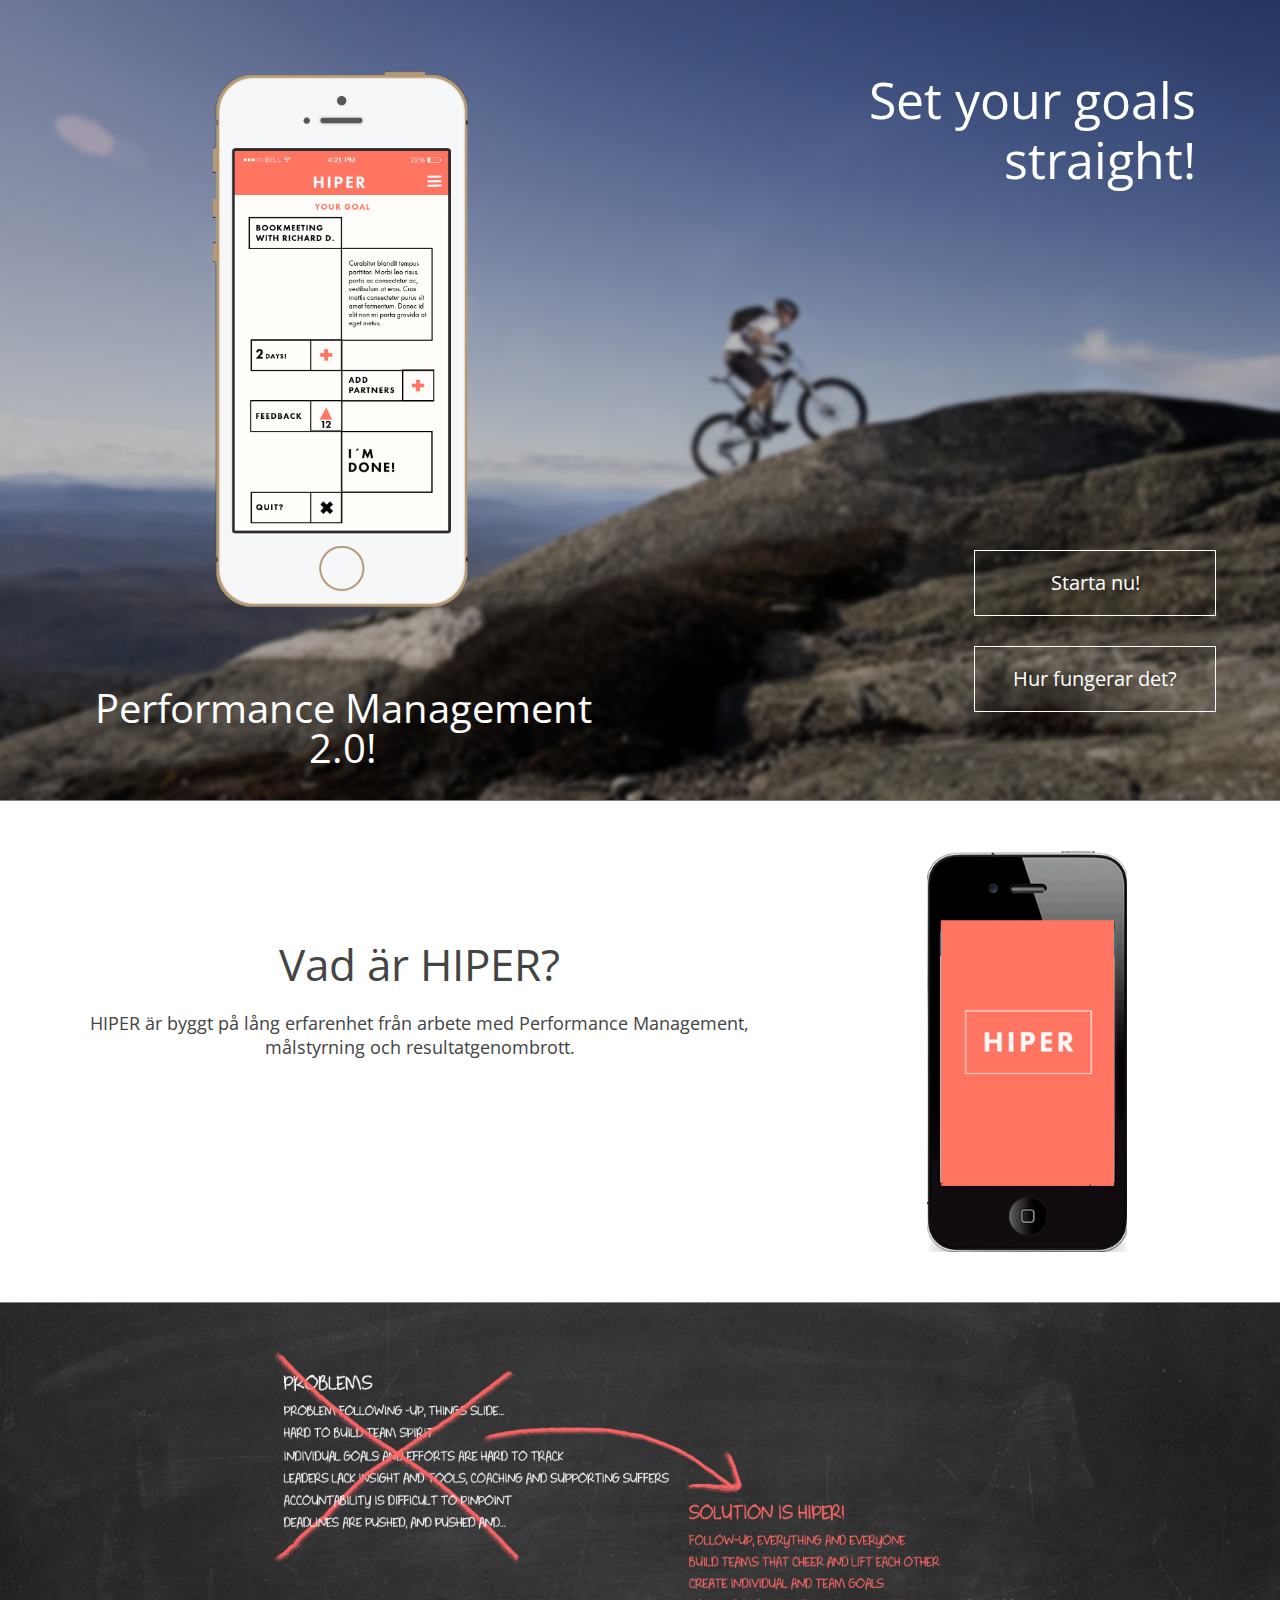
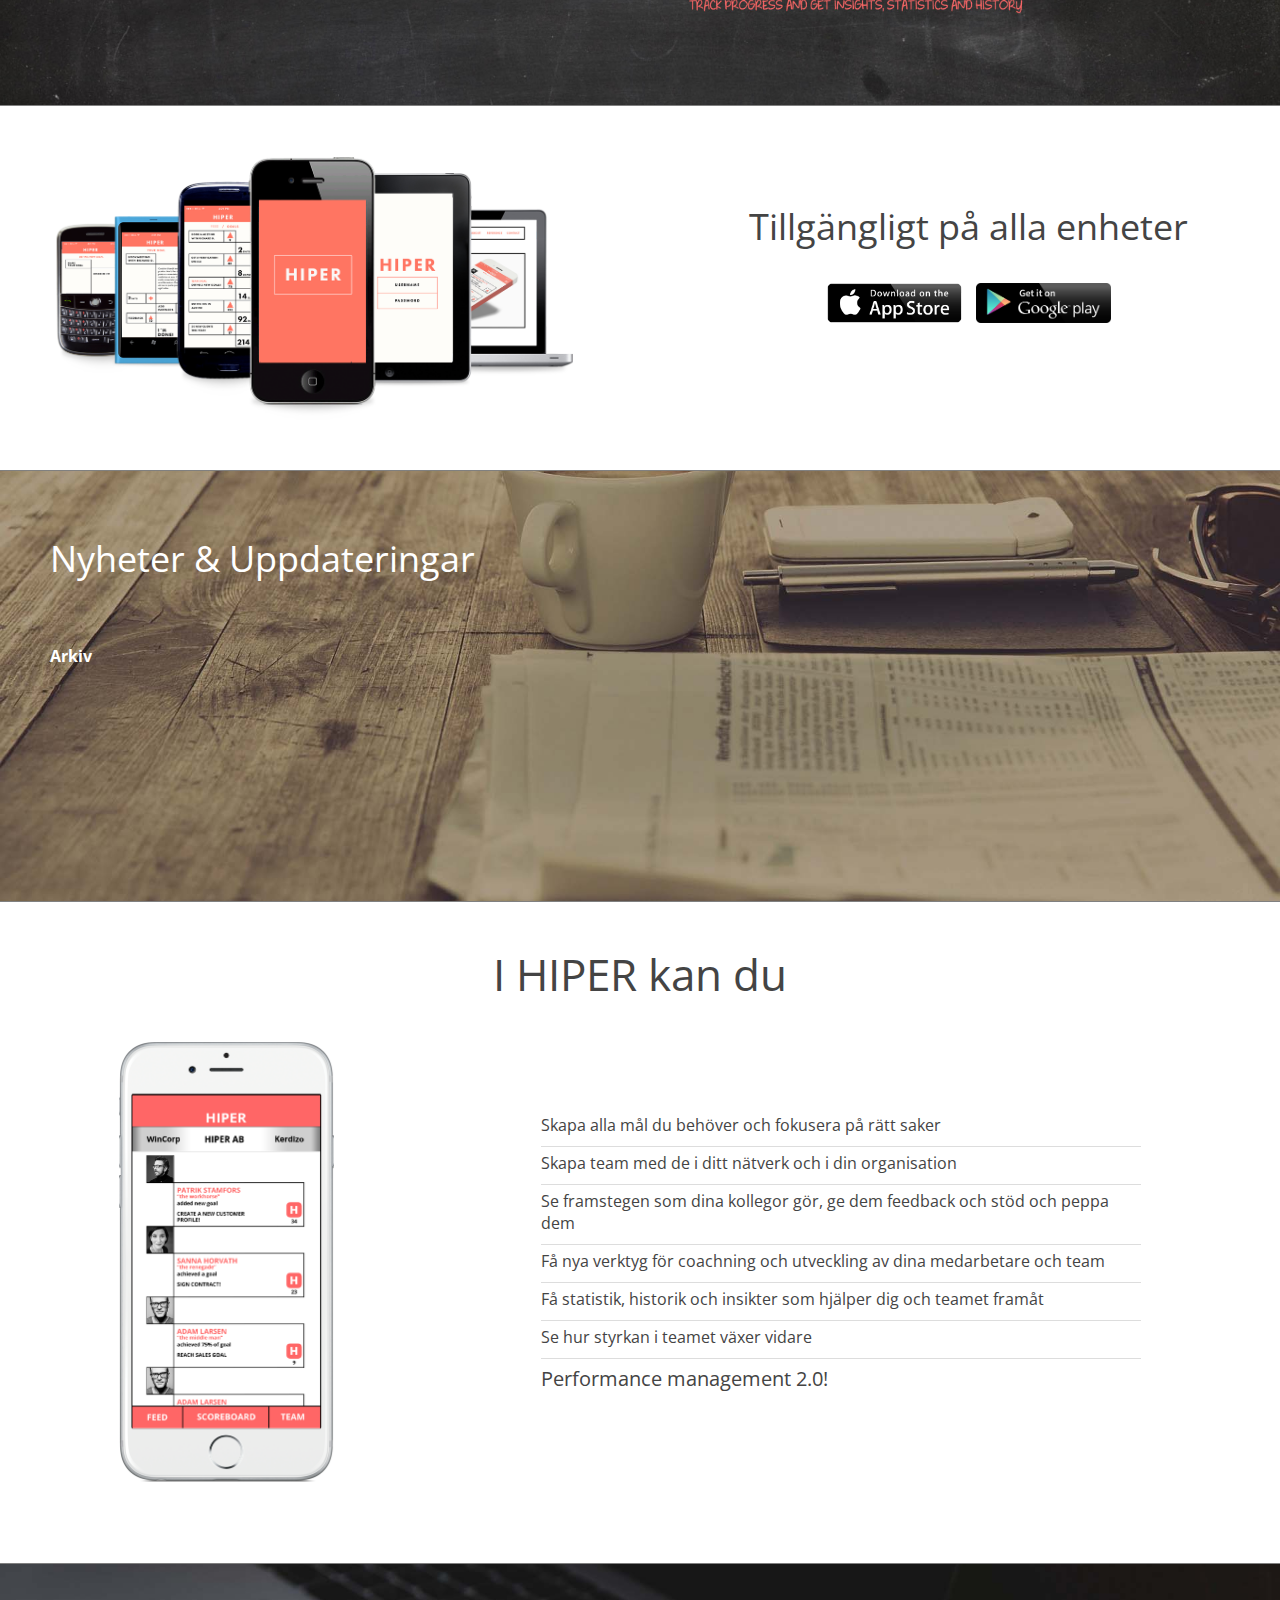
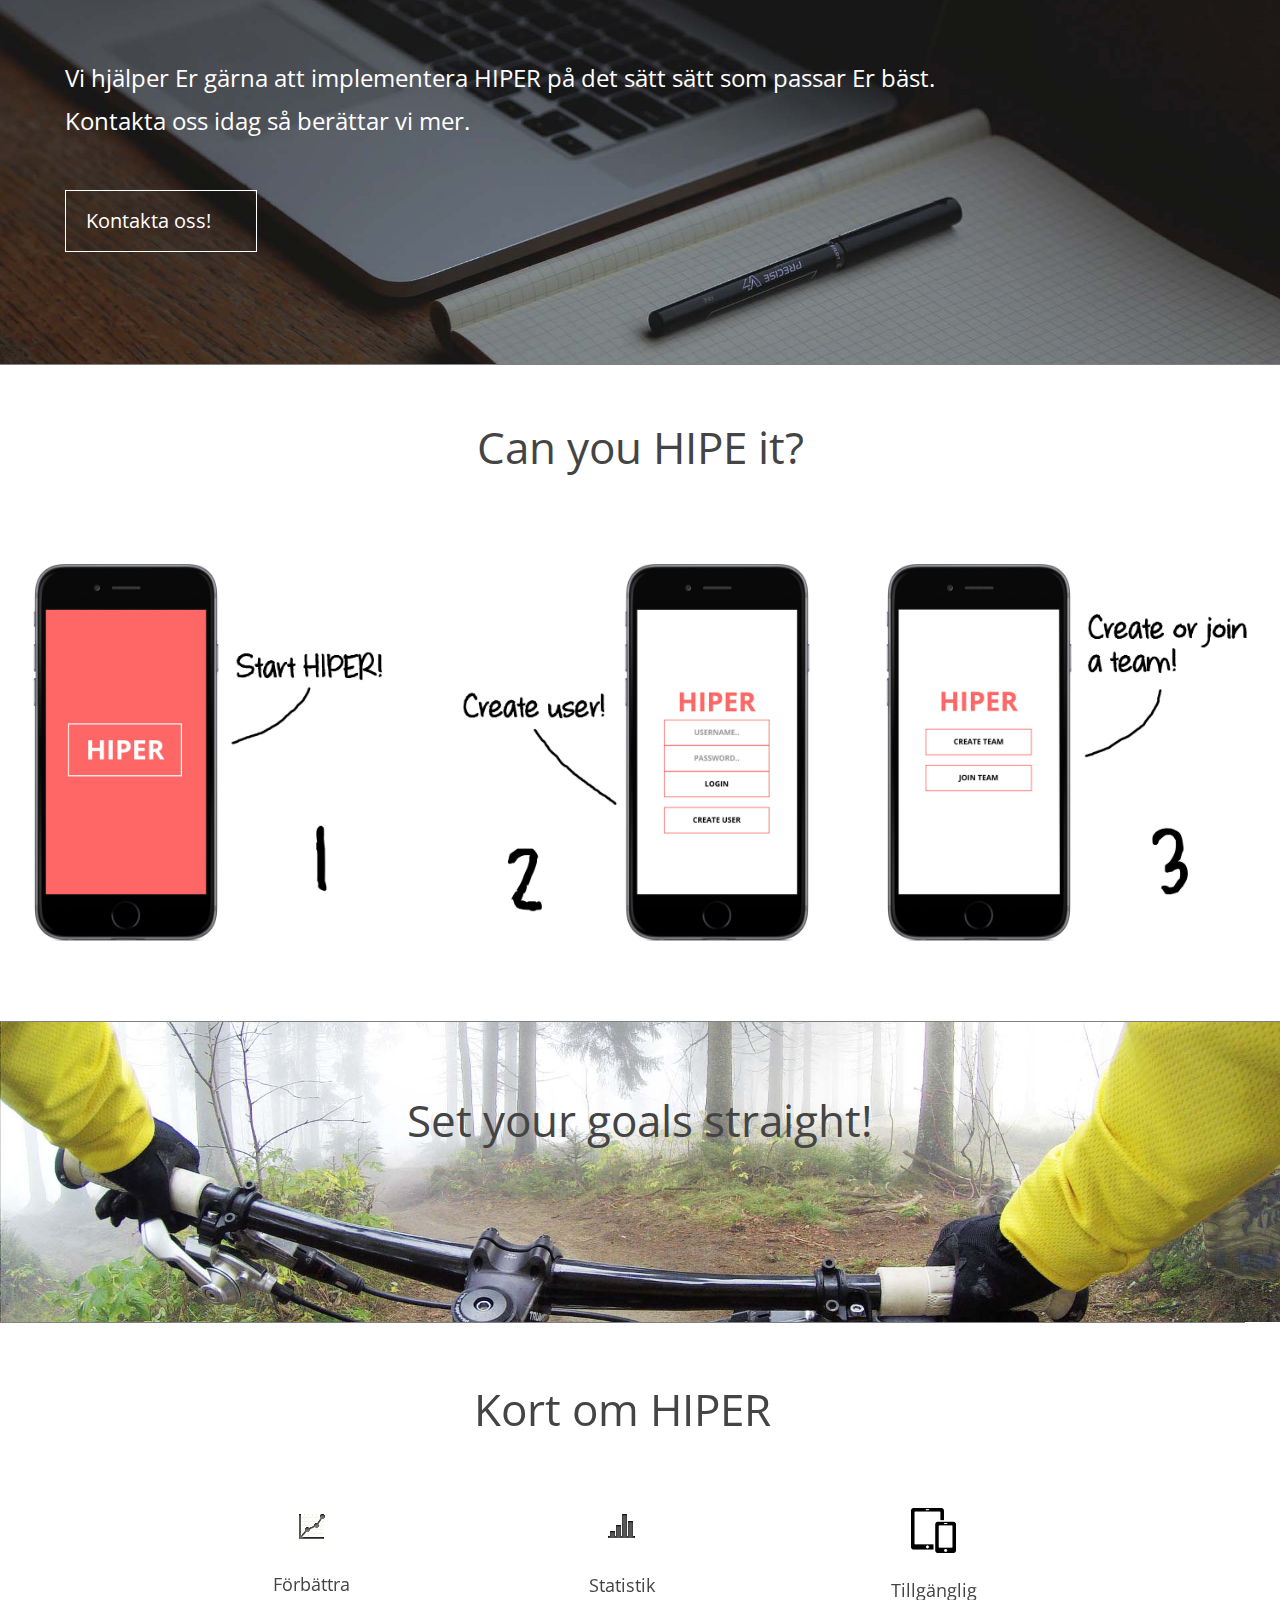
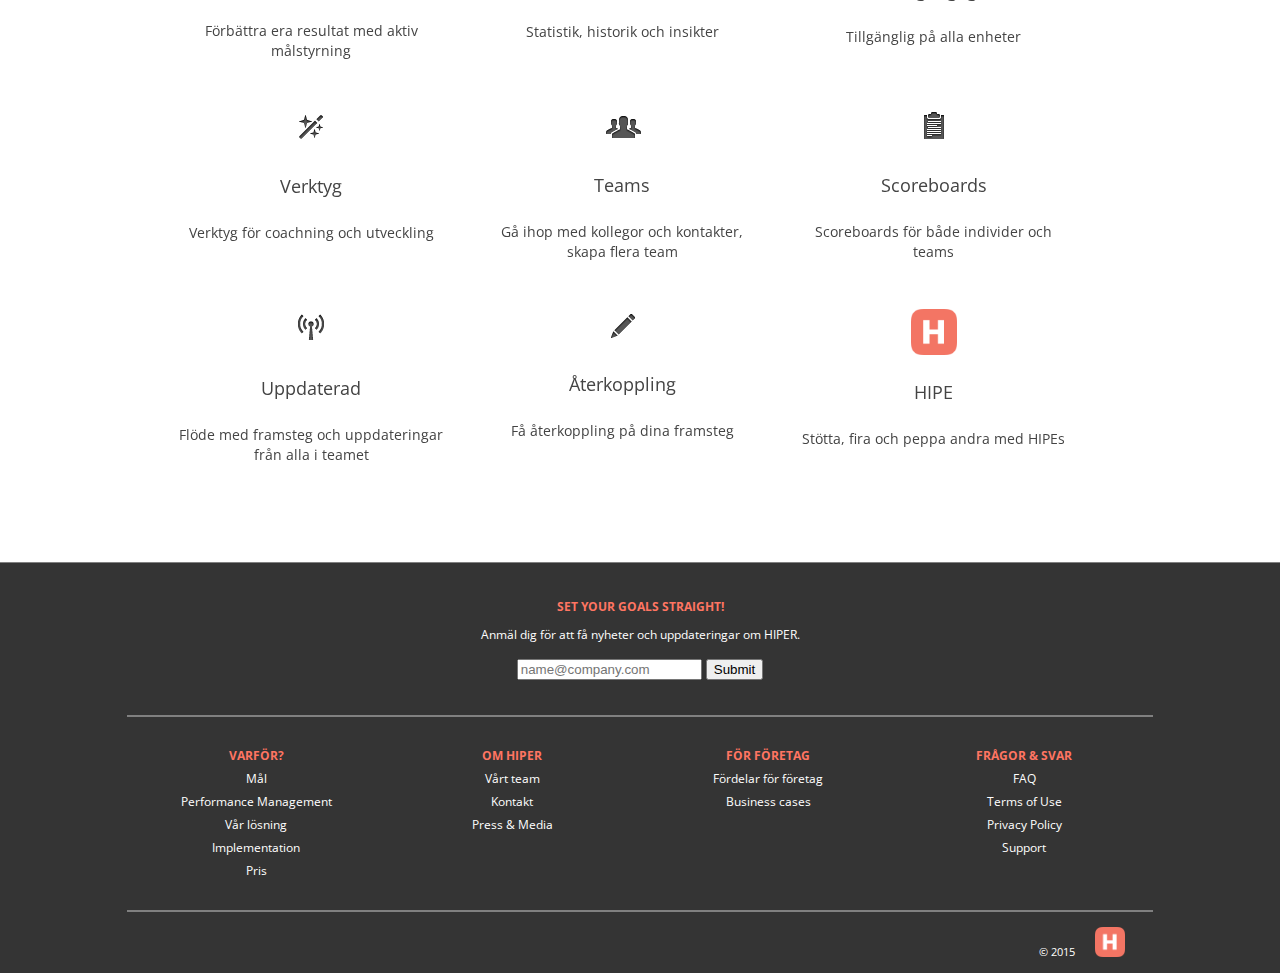
==== index.html @ ca30c926 "first commit" ====
<!--  Svensk sida  -->

<!DOCTYPE html>
<html lang="se" dir="ltr">
<!-- Microdata markup added by Google Structured Data Markup Helper. -->
<head>
	<link rel="alternate" href="www.hiper.se" hreflang="sv-se" />
	<link rel="alternate" href="hiper.se" hreflang="sv-se" />
	<title>HIPER performance management - IT verktyg för målstyrning, måluppföljning och team motivation</title>
	<meta name="description" content="HIPER performance management verktyg (målstyningsverktyg) ökar teamets effektivitet genom att förenkla målstyrning och måluppföljning samt öka laganda och motivation. Team-medlemmarnas mål sysne i ett gemensamt målflöde målstyrningsappen och IT-verktyget HIPER">
	<link rel="canonical" href="http://www.hiper.se">
	<meta name="viewport" content="width=device-width, initial-scale=1.0">
	<meta charset="utf-8">
	
	<link href='https://fonts.googleapis.com/css?family=Open+Sans:400,300,800,700&subset=latin,greek' rel='stylesheet' type='text/css'>	
	
	<!-- UIkit -->
	<!-- CSS -->
	<link id="data-uikit-theme" rel="stylesheet" type="text/css" href= "UIkit/css/uikit.css"> 
	<link rel="stylesheet" type="text/css" href= "UIkit/css/components/slidenav.css"> 
	<link rel="stylesheet" type="text/css" href= "UIkit/css/components/slider.css"> 
	
	<!--HIPER style-->
	<link rel="stylesheet" type="text/css" href= "css/hiperstyle_homepage.css"> 

	<!-- javascript -->
	<script src="UIkit/jquery-1.11.3.js"></script>
	<script src="UIkit/js/uikit.min.js"></script>
	<script src="UIkit/js/components/parallax.min.js"></script>    
	<script src="UIkit/js/components/slider.min.js"></script>  	
	<script src="UIkit/js/components/slidenav.min.js"></script>  		
	<script src="functions.js"></script>
	<script>
		window.onload=load_news('se',3);
	</script>	
	<!-- Autocomplete CSS -->
    <link rel="stylesheet" href="UIkit/components/autocomplete.min.css">
    <!-- Autocomplete Javascript -->
    <script src="UIkit/components/autocomplete.min.js"></script>
	<!--Favicon-->
	<link rel="icon" 
      type="image/png" 
      href="favicon.png" />

</head>

<body>
<!-- Facebook like button-->
<div id="fb-root"></div>
<script>(function(d, s, id) {
  var js, fjs = d.getElementsByTagName(s)[0];
  if (d.getElementById(id)) return;
  js = d.createElement(s); js.id = id;
  js.src = "//connect.facebook.net/en_US/sdk.js#xfbml=1&version=v2.5";
  fjs.parentNode.insertBefore(js, fjs);
}(document, 'script', 'facebook-jssdk'));</script>

<div itemscope itemtype="http://schema.org/SoftwareApplication" style="position:absolute; left: 0; right: 0; z-index: 300; width:100%;">
	<!--Heading-->
	<div id="header" style="position:fixed; 
				height:50px; 
				background-color:white; 
				width:100%;  
				z-index:500;
				border-bottom: 1px solid grey"
				data-uk-parallax="{opacity:'0,1', viewport:0.7}">

		<div class="uk-grid uk-grid-collapse">

			<div class="uk-hidden-small uk-hidden-medium uk-width-large-1-1" >
				<a href="index.html"><img style="float:left; height:46px; width:auto; margin-right:50px;margin-left:10px; margin-top:2px" src="img/hiper_logo.png" alt="HIPER - performance management, målstyrning logo"></img></a>
			<!--	<a href="index.html"><img style="float:left; height:30px; width:auto; margin:10px; margin-right:50px" src="img/hiper_logo_futura_medium_peach.png"></img></a>-->
				<a href="https://www.apple.com/itunes/charts/free-apps/"><img style="float:right; height:32px; margin:9px " src="img/app-store-logo.png"></img></a>
				<a href="https://play.google.com/store?hl=en"><img style="float:right; height:32px; margin:9px " src="img/button-get-it-on-google-play-600px.png"></img></a>
		
				<ul class="uk-tab" style="margin-top:13px">
					<li><a href="about.html#WhyHIPER" style="color:#ff7562">Varför?</a></li>
					<li><a href="about.html#AboutHIPER" style="color:#ff7562">Om</a></li>
					<li><a href="about.html#Pricing" style="color:#ff7562">Pris</a></li>
					<li><a href="about.html#Contact" style="color:#ff7562">Kontakt</a></li>
					<li><a href="about.html#Contact" style="color:#ff7562">Kom igång!</a></li>
					<li><a href="http://hiper-app.com" style="color:#ff7562">Login</a></li>
					<!-- flag -->
					<li><a href="en/"><img style="float:right; height:15px; margin-top:2px;margin-left:8px " src="img/flag-us.png"></img></a></li>
				</ul>
			</div>

			<div class="uk-hidden-small uk-width-medium-1-1 uk-hidden-large" >
				<a href="index.html"><img style="float:left; height:46px; width:auto; margin-right:50px;margin-left:10px; margin-top:2px" src="img/hiper_logo.png" alt="HIPER - performance management, målstyrning logo"></img></a>
			<!--	<a href="index.html"><img style="float:left; height:30px; width:auto; margin:10px; margin-right:50px" src="img/hiper_logo_futura_medium_peach.png"></img></a>-->
				<a href="https://www.apple.com/itunes/charts/free-apps/"><img style="float:right; height:40px; margin:5px " src="img/app-store-logo.png"></img></a>
				<a href="https://play.google.com/store?hl=en"><img style="float:right; height:40px; margin:5px " src="img/button-get-it-on-google-play-600px.png"></img></a>

				<ul class="uk-tab">
				<li data-uk-dropdown="{mode:'click'}">
					<a href="" style="margin-top:13px; color:#ff7562">Meny</a>
					<!--<div><button class="uk-button" style="height:30px;margin:10px;">Menu</button></div>-->
					<div class="uk-dropdown">					
						<ul class="uk-nav uk-nav-dropdown">
							<li><a href="about.html#WhyHIPER">Varför?</a></li>
							<li><a href="about.html#AboutHIPER">Om</a></li>
							<li><a href="about.html#Pricing">Pris</a></li>
							<li><a href="about.html#Contact">Kontakt</a></li>
							<li><a href="about.html#Contact">Kom igång!</a></li>							
							<li><a href="http://hiper-app.com" style="color:#ff7562">Login</a></li>
						</ul>
					</div>
				</li>
				<!-- flag -->
				<li><a href="en/"><img style=" height:15px; margin-top:15px;margin-left:8px " src="img/flag-us.png"></img></a></li>
				</ul>
			</div>
			<div class="uk-width-small-1-1 uk-hidden-medium uk-hidden-large" >
				<a href="index.html"><img style="float:left; height:46px; width:auto; margin-right:50px;margin-left:10px; margin-top:2px" src="img/hiper_logo.png" alt="HIPER - performance management, målstyrning logo"></img></a>
			<!-- <a href="index.html"><img style="float:left; height:30px; width:auto; margin:10px; margin-right:50px" src="img/hiper_logo_futura_medium_peach.png"></img></a>-->

			<ul class="uk-tab">
				<li data-uk-dropdown="{mode:'click'}">
					<a href="" style="margin-top:13px; color:#ff7562">Meny</a>
					<!--<div><button class="uk-button" style="height:30px;margin:10px;">Menu</button></div>-->
					<div class="uk-dropdown">					
						<ul class="uk-nav uk-nav-dropdown">
							<li><a href="about.html#WhyHIPER">Varför?</a></li>
							<li><a href="about.html#AboutHIPER">Om</a></li>
							<li><a href="about.html#Pricing">Pris</a></li>
							<li><a href="about.html#Contact">Kontakt</a></li>
							<li><a href="about.html#Contact">Kom igång!</a></li>							
							<li><a href="http://hiper-app.com" style="color:#ff7562">Login</a></li>
						</ul>
					</div>
				</li>
					<!-- flag -->
					<li><a href="en/"><img style=" height:15px; margin-top:15px;margin-left:8px " src="img/flag-us.png"></img></a></li>
				</ul>
			</div>
		</div>
	</div>

	<!--mountain bike section-->
	<div style="position:relative; 
				background-repeat:no-repeat; 	
				background-size:cover;
				background-image: url(img/bkg_extreme_mountainbike2.jpg);
				min-height:800px;
				background-position:right top;
				z-index: 100;">

		<!--first grid-->	
		<div class="uk-grid" style="position:relative; padding-left:5%; padding-right:5%" >
			<div class="uk-hidden-small uk-width-medium-1-2 uk-width-large-2-4" style="margin-top:50px;"  align="center">
				<img itemprop="screenshot" src="img/hiper_iphone_goal.png" alt="performance management målsättning" style="height:auto; width:300px; padding:20px;">
				<h1 style="color:white;font-size:40px;line-height:40px;margin-top:50px;"><span itemprop="applicationCategory">Performance Management 2.0!</span></h1>	
			</div>
			<div class="uk-width-small-1-1 uk-hidden-medium uk-hidden-large" style="margin-top:50px;" align="center">
				<img src="img/hiper_iphone_goal.png" alt="performance management målsättning" style="height:auto; width:200px; padding:5%;">				
			</div>
			<div align="right"class="uk-width-large-2-4 uk-hidden-medium uk-hidden-small uk-push-right">
				<p align="right"style=" color:#ffffff;font-size:50px;line-height:60px;margin-top:50px; padding:20px; width:75%">Set your goals straight!</p> 
	<!--				<form style=" padding:20px" class="uk-form" action="store_email_se.php" method="POST" accept-charset="UTF-8">
						<fieldset data-uk-margin>
							<h4 style="color:#ffffff"> Redo att testa? </h4>
							<div class="uk-form-row"><input type="email" name="email" id="email" placeholder="name@company.com"></input></div>
							<div class="uk-form-row"><input type="submit" value="Sänd"></input><br></div>
						</fieldset>
					</form>			-->
				<a href="http://hiper-app.com"><p class="buttonhover" align="center" style="border:1px solid white; color:#ffffff;font-size:20px;line-height:24px;margin-top:340px; padding:20px; width:200px">Starta nu!</p> </a>		
				<a href="index.html#GettingStarted" data-uk-smooth-scroll><p class="buttonhover" align="center" style="border:1px solid white; color:#ffffff;font-size:20px;line-height:24px;margin-top:30px; padding:20px; width:200px">Hur fungerar det?</p> </a>		
			</div>
			<div align="right"class="uk-hidden-large uk-width-medium-1-2 uk-hidden-small uk-push-right">
				<p align="right"style=" color:#ffffff;font-size:50px;line-height:60px;margin-top:50px; padding:20px; width:75%">Set your goals straight!</p> 
<!--					<form class="uk-form" action="store_email_se.php" method="POST" accept-charset="UTF-8">
						<fieldset data-uk-margin>
							<h4 style="color:#ffffff"> Redo att testa? </h4>
							<div class="uk-form-row"><input type="email" name="email" id="email" placeholder="name@company.com"></input></div>
							<div class="uk-form-row"><input type="submit" value="Sänd"></input><br></div>
						</fieldset>
					</form>		-->	
				<a href="http://hiper-app.com"><p class="buttonhover" align="center" style="border:1px solid white; color:#ffffff;font-size:20px;line-height:24px;margin-top:250px; padding:20px; width:200px">Starta nu!</p> </a>					
				<a href="index.html#GettingStarted" data-uk-smooth-scroll><p class="buttonhover" align="center" style="border:1px solid white; color:#ffffff;font-size:20px;line-height:24px;margin-top:30px; padding:20px; width:200px">Hur fungerar det?</p> </a>		
			</div>
			<div class="uk-width-small-1-1 uk-hidden-medium uk-hidden-large" align="center">
				<p style="color:#ffffff;font-size:30px;line-height:30px; padding:20px; width:75%">Set your goals straight!</p> 
				<h2 style="color:white">Performance Management 2.0!</h2>	
<!--					<form class="uk-form" action="store_email_se.php" method="POST" accept-charset="UTF-8">
						<fieldset data-uk-margin>
							<h6 style="color:#ffffff"> Redo att testa? </h6>
							<div class="uk-form-row"><input type="email" name="email" id="email" placeholder="name@company.com"></input></div>
							<div class="uk-form-row"><input type="submit" value="Sänd"></input><br></div>
						</fieldset>
					</form>	-->		
				<a href="http://hiper-app.com"><p class="buttonhover" align="center"style="border:1px solid white; color:#ffffff;font-size:20px;line-height:24px;margin-top:50px; padding:20px; width:200px">Starta nu!</p> </a>		
				<a href="index.html#GettingStarted" data-uk-smooth-scroll><p class="buttonhover" align="center"style="border:1px solid white; color:#ffffff;font-size:20px;line-height:24px;margin-top:20px; padding:20px; width:200px">Hur fungerar det?</p> </a>		
			</div>
		</div>					
	</div>

	<!--What's HIPER?-->
	<div style="position:relative; 				
				background-color: #ffffff;
				min-height:400px;
				width:100%;
				z-index: 100;
				border-top: 1px solid grey;"
				data-uk-parallax="{bg:'500'}">	
		<div valign="middle" style="margin-left:50px;margin-right:50px;margin-top:20px;margin-bottom:20px;">
			<div class="uk-grid" style="position:relative">
				<div align="center" style="padding:50px;" class="uk-width-medium-2-3 uk-width-small-1-1">		
					<h2 style="font-size:44px; line-height:44px; padding-top:10%" align="center">Vad är <span itemprop="name">HIPER</span>?</h2>	
					<h3> HIPER är byggt på lång erfarenhet från arbete med Performance Management, målstyrning och resultatgenombrott. </h3>
				</div>	
				<div align="center"  style="padding:30px" class="uk-width-medium-1-3 uk-width-small-1-1">
					<img itemprop="image" src="img/iphone_hiper.png"  style="height:auto; max-width:200px" alt="HIPER performance management verktyg start">
				</div>				
			</div>
		</div>
	</div>
	
	<!-- Blackboard -->
	<div>
		<div style="position:relative; 				
					background-color:white;
					background-size:cover;
					background-position:center bottom;
					width:100%;
					z-index: 100;
					border-top: 1px solid grey;">
			<div class="uk-grid">		
				<div class="uk-width-large-1-1 uk-width-medium-1-1 uk-hidden-small">
					<div align="center">
						<img src="img/blackboard.jpg"  style="width:100%; height:auto;" alt="problem lösta med HIPER">
					</div>
				</div>			
			</div>
		</div> 
	</div>	
	
	<!--Mobile devices-->
	<div align="center" style="position: relative;			  
			background-color: #ffffff;
			z-index: 100;
			width:100%;
			top:0px;
			border-top: 1px solid grey">
		<div class="uk-grid">		
			<div class="uk-width-large-1-2 uk-hidden-medium uk-hidden-small">						
				<img src="img/mobile-devices.png" style=" height:auto; width:672px; padding:8%;" alt="mobila enheter med HIPER - performance management verktyg för målstyrning"></img>
			</div>
			<div class="uk-width-large-1-2 uk-hidden-medium uk-hidden-small">		
				<h2 style="padding-top:100px;font-size:36px;line-height:42px;"><span itemprop="operatingSystem">Tillgängligt på alla enheter</span></h2>
				<a href="https://www.apple.com/itunes/charts/free-apps/"><img style="float:center; height:40px; margin:5px; margin-top:20px " src="img/app-store-logo.png"></img></a>
				<a href="https://play.google.com/store?hl=en"><img style="float:center; height:40px; margin:5px; margin-top:20px " src="img/button-get-it-on-google-play-600px.png"></img></a>
			</div>
			<div class="uk-hidden-large uk-width-medium-1-1 uk-hidden-small">		
				<h2 style="padding-top:30px;font-size:36px;line-height:42px;"><span itemprop="operatingSystem">Tillgängligt på alla enheter</span></h2>
				<img src="img/mobile-devices.png" style=" height:auto; width:672px; padding:20px;" alt="mobila enheter med HIPER - performance management verktyg för målstyrning"></img>
				<br>
				<a href="https://www.apple.com/itunes/charts/free-apps/"><img style="float:center; height:40px; margin-bottom:20px;margin-top:10px;margin-left:5px;margin-right:5px  " src="img/app-store-logo.png"></img></a>
				<a href="https://play.google.com/store?hl=en"><img style="float:center; height:40px; margin-bottom:20px;margin-top:10px;margin-left:5px;margin-right:5px " src="img/button-get-it-on-google-play-600px.png"></img></a>
			</div>
			<div class="uk-hidden-large uk-hidden-medium uk-width-small-1-1" style="background-color: #ffffff";>		
				<h2 style="padding-top:30px;font-size:36px;line-height:42px;"><span itemprop="operatingSystem">Tillgängligt på alla enheter</span></h2>
				<img src="img/mobile-devices.png" style=" height:auto; width:672px; padding:20px;" alt="mobila enheter med HIPER - performance management verktyg för målstyrning"></img>
				<a href="https://www.apple.com/itunes/charts/free-apps/"><img style="float:center; height:40px; margin-bottom:20px;margin-top:10px;margin-left:5px;margin-right:5px  " src="img/app-store-logo.png"></img></a>
				<a href="https://play.google.com/store?hl=en"><img style="float:center; height:40px; margin-bottom:20px;margin-top:10px;margin-left:5px;margin-right:5px " src="img/button-get-it-on-google-play-600px.png"></img></a>
			</div>
		</div>
	</div>	
	
	<!-- Nyheter och uppdateringar, newspaper-->
	<a id="newsandupdates" class="anchorback50"></a>
	<div  style="position:relative; 				
				background-image: url(img/newsandpress.jpg);
				background-size:cover;
				background-position:left center;
				min-height:400px;
				width:100%;
				z-index: 100;
				border-top: 1px solid grey;
				padding-bottom:30px">
			
		<div style="margin-top:70px;padding-left:50px">
			<h2 style="font-size:36px;color:white;line-height:36px;"> Nyheter & Uppdateringar </h2>
			<br>
			<p style="color:white;"> <span id="news_se_top3"> </p> 
			<br>
			<a  class="linkhover" href="#news_archive" data-uk-modal onclick="load_news('se',100)" style="z-index: 500;color:white; font-size:16px;line-height:16px; font-weight:bold">Arkiv</a>
		</div>
	</div>
	<!-- Modal implementation News archive -->
	<div id="news_archive" class="uk-modal">
		<div class="uk-modal-dialog">			
			<a  href="#"  class="uk-modal-close uk-close"></a>
			<div class="uk-container-center" style="padding-bottom:5%">		
				<div class="uk-panel">
					<h2>Nyhetsarkiv</h2>
					<p style="padding-left 20px"> <span id="news_se_all"> </p>
				</div>			
			</div>			
		</div>
	</div>
		
	<!--In HIPER you can-->
	<div align="center" style="position:relative; 		 
				background-color:#FFFFFF;
				z-index: 200;
				width:100%;
				min-height:500px;
				border-top: 1px solid grey">	
		<!-- IPhone profiles -->
		
		<div style="position:relative">
			<div align="center" style="width:100%" class="uk-grid">		
				<div align="center" style=" margin-top:50px;margin-bottom:50px" class="uk-hidden-small uk-width-medium-1-1">
					<h2 style="font-size:44px;line-height:44px;"> I HIPER kan du </h2>				
					<table>
						<tr>
							<td style="width:400px"><img src="img/inhiperyoucan-iphone.png" alt="flöde måluppdateringar" style="max-height:500px; width:auto; padding:30px"></td>
							<td>
								<ul class="uk-list uk-list-line uk-list-space" style=" padding:50px; width:600px">
									<li><h4>Skapa alla mål du behöver och fokusera på rätt saker</h4></li>
									<li><h4>Skapa team med de i ditt nätverk och i din organisation</h4></li>
									<li><h4>Se framstegen som dina kollegor gör, ge dem feedback och stöd och peppa dem</h4></li>
									<li><h4>Få nya verktyg för coachning och utveckling av dina medarbetare och team</h4></li>
									<li><h4>Få statistik, historik och insikter som hjälper dig och teamet framåt</h4></li>
									<li><h4>Se hur styrkan i teamet växer vidare</h4></li>
									<li><h2>Performance management 2.0!</h2></li>								
								</ul>
							</td>
						<tr>
					</table>
					
				</div>				
				<div align="center" style=" margin-top:50px" class="uk-width-small-1-1 uk-hidden-medium uk-hidden-large">
					<h2 style="font-size:44px;line-height:44px;"> I HIPER kan du </h2>				
					<table>
						<tr>
							<td style="width:300px" align="center"><img src="img/inhiperyoucan-iphone.png"  alt="flöde måluppdateringar" style="height:500px; width:auto; padding:50px"></td>
						</tr>
						<tr>
							<td>
								<ul class="uk-list uk-list-line" style=" padding-bottom:30px;">
									<li><h4>Skapa alla mål du behöver och fokusera på rätt saker</h4></li>
									<li><h4>Skapa team med de i ditt nätverk och i din organisation</h4></li>
									<li><h4>Se framstegen som dina kollegor gör, ge dem feedback och stöd och peppa dem</h4></li>
									<li><h4>Få nya verktyg för coachning och utveckling av dina medarbetare och team</h4></li>
									<li><h4>Få statistik, historik och insikter som hjälper dig och teamet framåt</h4></li>
									<li><h4>Se hur styrkan i teamet växer vidare</h4></li>
									<li><h2>Performance management 2.0!</h2></li>								
								</ul>
							</td>
						<tr>
					</table>					
				</div>				
			</div>  
		</div>	
	</div>
	
	<!--we will gladly help you implement hiper-->
	<div style="position:relative; 				
				background-image: url(img/bkg_laptop.jpg);
				background-size:cover;
				background-repeat:no-repeat; 
				background-position:left center;
				height:400px;
				width:100%;
				z-index: 100;
				border-top: 1px solid grey;">
		<div class="uk-grid">
			<div class="uk-width-large-1-1 uk-width-medium-1-1 uk-hidden-small" style=" margin-top:100px;padding-left:100px;padding-right:50px">
				<p style="color:#FFFFFF;font-size:24px;line-height:28px">Vi hjälper Er gärna att implementera HIPER på det sätt sätt som passar Er bäst.</p>
				<p style="color:#FFFFFF;font-size:24px;line-height:28px">Kontakta oss idag så berättar vi mer.</p>
				<br>
				<br>
				<a href="about.html#Contact"><p  class="buttonhover" style="font-size:20px;border:1px solid white;color:#FFFFFF; padding:20px; width:150px">Kontakta oss!</p></a>
			</div>
			<div class="uk-hidden-large uk-hidden-medium uk-width-small-1-1" style="margin-top:100px;padding-left:100px;padding-right:50px">
				<h3 style="color:#FFFFFF">Vi hjälper Er gärna att implementera HIPER på det sätt sätt som passar Er bäst. Kontakta oss idag så berättar vi mer.</h3>
				<a href="about.html#Contact"><p  class="buttonhover" align="center" style="font-size:20px;border:1px solid white;color:#FFFFFF; padding:20px; width:100px">Kontakta oss!</p></a>
			</div>
		</div>		
	</div>

	<!--Can you hipe it?-->
	<div id="GettingStarted" 
			align="center" 
				style="position: relative;
				background-color: #ffffff;
				z-index: 100;
<!--				min-height:650px;-->
				width:100%;
				border-top: 1px solid grey">
				
		<h2 style="font-size:44px;padding-top:60px; padding-bottom:80px;line-height:44px;" align="center">Can you HIPE it?</h2>	
		<div class="uk-slidenav-position" data-uk-slider="{autoplay:true, autoplayInterval:4000}">
			<div class="uk-slider-container" style="margin-bottom:80px">
				<ul class="uk-slider uk-grid-width-medium-1-3">
					<li>
							<img src="img/hipeit_splash.jpg" width="450" height="auto" alt="Starta HIPER">	
					</li>
					<li>
							<img src="img/hipeit_loginuser.jpg" width="450" height="auto" alt="Skapa användare">	
					</li>
					<li>
							<img src="img/hipeit_jointeam.jpg" width="450" height="auto" alt="Skapa eller gå med i team">	
					</li>
					<li>
							<img src="img/hipeit_feed.jpg" width="450" height="auto" alt="Följ och HIPE(a) kollegor">	
					</li>
					<li>
							<img src="img/hipeit_setgoals.jpg" width="450" height="auto" alt="Sätt nya mål">	
					</li>
	
				</ul>
			</div>
			<a href="" class="uk-slidenav uk-slidenav-previous" data-uk-slider-item="previous"></a>
			<a href="" class="uk-slidenav uk-slidenav-next" data-uk-slider-item="next"></a>
			
		</div>	
	<!--	<p> Download the <a href="files/GetstartedwithHIPER.pdf">Get started with HIPER</a> guide for more information</p>-->
	</div>
		
	<!--greenwood-->
	<div style="position:relative; 				
				background-image: url(img/bkg_cycling_greenwood.jpg);
				background-size:cover;
				background-repeat:no-repeat; 
				background-position:left center;
				height:300px;
				width:100%;
				z-index: 100;
				border-top: 1px solid grey;">	
		<div  style="margin-left:5%;margin-right:5%;margin-top:50px; padding:2%">
			<h2 style="font-size:44px;line-height:44px;" align="center">Set your goals straight!</h2>
		</div>
	</div>

	<!--Hiper at a glans section -->
	<div class="uk-grid"
			style="position: relative;
				  
				background-color: #ffffff;
	<!--			min-height:900px;-->
				z-index: 100;
				width:100%;
				height:auto;
				border-top: 1px solid grey">
	
		<div align="center" class="uk-hidden-small uk-width-large-1-1 uk-width-medium-1-1" style="position:relative; padding-top:5%; padding-bottom:50px" data-uk-parallax="{y:'0, 0',x:'0, 0', viewport:1}">
			<h2 style="font-size:44px;line-height:44px;"><span>Kort om HIPER</span></h2>
			<div class="uk-grid" style="border:none; width:75%; padding-top:5%">
					<div class="uk-width-medium-1-3 uk-width-small-1-2 uk-container-center" align="center" style="padding-bottom:5%;">   
					<img src="img/icon_improve.png"></img>
					<h3> Förbättra </h3>
					<h5> Förbättra era resultat med aktiv målstyrning </h5></div>
					<div class="uk-width-medium-1-3 uk-width-small-1-2 uk-container-center" align="center" style="padding-bottom:5%;"> 
					<img src="img/icon_statistics.png"></img>
					<h3> Statistik </h3>
					<h5> Statistik, historik och insikter </h5></div>
					<div class="uk-width-medium-1-3 uk-width-small-1-2 uk-container-center" align="center" style="padding-bottom:5%;"> 
					<img src="img/icon_devices.png"></img>
					<h3> Tillgänglig </h3>
					<h5> Tillgänglig på alla enheter  </h5>   </div>
					<div class="uk-width-medium-1-3 uk-width-small-1-2 uk-container-center" align="center" style="padding-bottom:5%;"> 	
					<img src="img/icon_tools.png"></img>
					<h3> Verktyg </h3>
					<h5> Verktyg för coachning och utveckling  </h5></div>
					<div class="uk-width-medium-1-3 uk-width-small-1-2 uk-container-center" align="center" style="padding-bottom:5%;"> 
					<img src="img/icon_team.png"></img>
					<h3> Teams </h3>
					<h5> Gå ihop med kollegor och kontakter, skapa flera team  </h5></div>
					<div class="uk-width-medium-1-3 uk-width-small-1-2 uk-container-center" align="center" style="padding-bottom:5%;"> 
					<img src="img/icon_scoreboard.png"></img>
					<h3> Scoreboards </h3>
					<h5> Scoreboards för både individer och teams  </h5></div>
					<div class="uk-width-medium-1-3 uk-width-small-1-2 uk-container-center" align="center" style="padding-bottom:5%;"> 
					<img src="img/icon_updates.png"></img>
					<h3> Uppdaterad </h3>
					<h5> Flöde med framsteg och uppdateringar från alla i teamet</h5></div>
					<div class="uk-width-medium-1-3 uk-width-small-1-2 uk-container-center" align="center" style="padding-bottom:5%;"> 
					<img src="img/icon_feedback.png"></img>
					<h3> Återkoppling </h3>
					<h5> Få återkoppling på dina framsteg </h5></div>
					<div class="uk-width-medium-1-3 uk-width-small-1-2 uk-container-center" align="center" style="padding-bottom:5%;"> 
					<img style="height:46px"src="img/hiper_logo.png"></img>
					<h3> HIPE </h3>
					<h5> Stötta, fira och peppa andra med HIPEs </h5>   </div>
				</tr>
			</table>	
		</div>		
	</div>

	<!--Footer-->
	<div style="position: relative;			  
				background-color: #343434;
				z-index: 100;
				width: 100%;
				min-height:410px;
				border-top: 1px solid grey">
		
		<div align="center" style="position:relative; margin-top:20px ;width:100%;">

			<div style="width:80%; padding:20px">
				<h6 style="color:#ff7562;font-weight:bold; line-height:8px"> SET YOUR GOALS STRAIGHT! </h6>
				<form action="store_email_se.php" method="POST" accept-charset="UTF-8">
					<h6 id="email_registration" style="color:#ffffff"> Anmäl dig för att få nyheter och uppdateringar om HIPER. </h6>
					<input type="email" name="email" id="email" placeholder="name@company.com"></input>
					<input type="submit" value="Submit"></input><br>
				</form>			
			</div>
			<hr style="border:1px grey solid; width:80%"></hr>

			<div class="uk-grid" style="width:80%; padding-bottom:5px;padding-top:20px;">
				<div class="uk-width-large-1-4 uk-width-medium-1-2 uk-container-center" align="center">   
					<a class="linkhover" href="about.html#WhyHIPER"><h6 style="color:#ff7562;font-weight:bold; line-height:8px"> VARFÖR? </h6></a>
					<a class="linkhover" href="about.html#Goals"><h6 style="color:#ffffff; line-height:8px"> Mål </h6></a>
					<a class="linkhover" href="about.html#PerformanceManagement"><h6 style="color:#ffffff; line-height:8px"> Performance Management </h6></a>
					<a class="linkhover" href="about.html#OurSolution"><h6 style="color:#ffffff; line-height:8px"> Vår lösning </h6></a>
					<a class="linkhover" href="about.html#Implementation"><h6 style="color:#ffffff; line-height:8px"> Implementation </h6></a>
					<a class="linkhover" href="about.html#Pricing"><h6 style="color:#ffffff; line-height:8px"> Pris </h6></a>
				</div>
				<div class="uk-width-large-1-4 uk-width-medium-1-2 uk-container-center" align="center">	
					<a class="linkhover" href="about.html#AboutHIPER"><h6 style="color:#ff7562;font-weight:bold; line-height:8px"> OM HIPER </h6></a>
					<a class="linkhover" href="about.html#TheCompany"><h6 style="color:#ffffff; line-height:8px"> Vårt team </h6></a>
					<a class="linkhover" href="about.html#Contact"><h6 style="color:#ffffff; line-height:8px"> Kontakt </h6></a>
					<a class="linkhover" href="about.html#PressandMedia"><h6 style="color:#ffffff; line-height:8px"> Press & Media </h6></a>
				</div>
				<div class="uk-width-large-1-4 uk-width-medium-1-2 uk-container-center" align="center">	
					<a class="linkhover" href="about.html#BusinessUse"><h6 style="color:#ff7562;font-weight:bold; line-height:8px"> FÖR FÖRETAG </h6></a>
					<a class="linkhover" href="about.html#BusinessBenefits"><h6 style="color:#ffffff; line-height:8px"> Fördelar för företag </h6></a>
					<a class="linkhover" href="about.html#BusinessCases"><h6 style="color:#ffffff; line-height:8px"> Business cases</h6></a>
				</div>
				<div class="uk-width-large-1-4 uk-width-medium-1-2 uk-container-center" align="center">	
					<a class="linkhover" href="about.html#QA"><h6 style="color:#ff7562;font-weight:bold; line-height:8px"> FRÅGOR & SVAR </h6></a>
					<a class="linkhover" href="about.html#FAQ"><h6 style="color:#ffffff; line-height:8px"> FAQ </h6></a>
					<a class="linkhover" href="about.html#TermsofUse"><h6 style="color:#ffffff; line-height:8px"> Terms of Use </h6></a>
					<a class="linkhover" href="about.html#PrivacyPolicy"><h6 style="color:#ffffff; line-height:8px"> Privacy Policy </h6></a>
					<a class="linkhover" href="about.html#Support"><h6 style="color:#ffffff; line-height:8px"> Support </h6></a>
				</div>
			</div>
			<hr style="border:1px grey solid; width:80%"></hr>
			<div class="uk-grid" style="width:80%;">
				<div class="uk-width-large-1-2 uk-width-medium-1-2 uk-width-small-1-2" align="center">   
					<div style="float:left" class="fb-like" data-href="https://www.facebook.com/hiperapp" data-width="100" data-layout="button_count" data-action="like" data-show-faces="false" data-share="false"></div>
				</div>
				<div class="uk-width-large-1-2 uk-width-medium-1-2 uk-width-small-1-2" align="center">	
					<a href="index.html"><img style="float:right; height:30px; width:auto; margin-right:10px;margin-left:20px;" src="img/hiper_logo.png"></img></a>
					<p style="float:right;color:white;font-size:11px">&copy; 2015</p>
				</div>
			</div>
		</div>
	</div>
</div>
	
</body>

<!-- Google analytics -->
<script>
  (function(i,s,o,g,r,a,m){i['GoogleAnalyticsObject']=r;i[r]=i[r]||function(){
  (i[r].q=i[r].q||[]).push(arguments)},i[r].l=1*new Date();a=s.createElement(o),
  m=s.getElementsByTagName(o)[0];a.async=1;a.src=g;m.parentNode.insertBefore(a,m)
  })(window,document,'script','//www.google-analytics.com/analytics.js','ga');
 
  ga('create', 'UA-68328421-1', 'auto');
  ga('send', 'pageview');
 
</script>
<!------------------------> 

<script type="text/javascript">

	function emailRegistered() {
			alert("Your e-mail has been registered!");
	}

</script>
</html>
---- UIkit/css/components/slidenav.css ----
/*! UIkit 2.22.0 | http://www.getuikit.com | (c) 2014 YOOtheme | MIT License */
/* ========================================================================
   Component: Slidenav
 ========================================================================== */
/*
 * 1. Required for `a` elements
 * 2. Dimension
 * 3. Style
 */
.uk-slidenav {
  /* 1 */
  display: inline-block;
  /* 2 */
  box-sizing: border-box;
  width: 60px;
  height: 60px;
  /* 3 */
  line-height: 60px;
  color: rgba(50, 50, 50, 0.4);
  font-size: 60px;
  text-align: center;
}
/*
 * Hover
 * 1. Apply hover style also to focus state
 * 2. Remove default focus style
 * 3. Required for `a` elements
 * 4. Style
 */
.uk-slidenav:hover,
.uk-slidenav:focus {
  /* 2 */
  outline: none;
  /* 3 */
  text-decoration: none;
  /* 4 */
  color: rgba(50, 50, 50, 0.7);
  cursor: pointer;
}
/* Active */
.uk-slidenav:active {
  color: rgba(50, 50, 50, 0.9);
}
/*
 * Icons
 */
.uk-slidenav-previous:before {
  content: "\f104";
  font-family: FontAwesome;
}
.uk-slidenav-next:before {
  content: "\f105";
  font-family: FontAwesome;
}
/* Sub-object: `uk-slidenav-position`
 ========================================================================== */
/*
 * Create position context
 */
.uk-slidenav-position {
  position: relative;
}
/*
 * Center vertically
 */
.uk-slidenav-position .uk-slidenav {
  display: none;
  position: absolute;
  top: 50%;
  z-index: 1;
  margin-top: -30px;
}
.uk-slidenav-position:hover .uk-slidenav {
  display: block;
}
.uk-slidenav-position .uk-slidenav-previous {
  left: 20px;
}
.uk-slidenav-position .uk-slidenav-next {
  right: 20px;
}
/* Modifier: `uk-slidenav-contrast`
 ========================================================================== */
.uk-slidenav-contrast {
  color: rgba(255, 255, 255, 0.5);
}
/*
 * Hover
 * 1. Apply hover style also to focus state
 */
.uk-slidenav-contrast:hover,
.uk-slidenav-contrast:focus {
  color: rgba(255, 255, 255, 0.7);
}
/* Active */
.uk-slidenav-contrast:active {
  color: rgba(255, 255, 255, 0.9);
}
---- UIkit/css/components/slider.css ----
/*! UIkit 2.22.0 | http://www.getuikit.com | (c) 2014 YOOtheme | MIT License */
/* ========================================================================
   Component: Slider
 ========================================================================== */
/*
 * 1. Create position context
 * 2. Create stacking context to prevent z-index issues with other components
 * 3. Deactivate browser history navigation in IE11
 */
.uk-slider {
  /* 1 */
  position: relative;
  /* 2 */
  z-index: 0;
  /* 3 */
  touch-action: pan-y;
}
/*
 * 1. Reset list style without interfering with grid
 */
.uk-slider:not(.uk-grid) {
  /* 1 */
  margin: 0;
  padding: 0;
  list-style: none;
}
/*
 * Sub-object item
 * 1. Position items above each other
 */
.uk-slider > * {
  /* 1 */
  position: absolute;
  top: 0;
  left: 0;
}
/*
 * Clip child elements
 */
.uk-slider-container {
  overflow: hidden;
}
/*
 * Dragged
 */
.uk-slider:not(.uk-drag) {
  -webkit-transition: -webkit-transform 200ms linear;
  transition: transform 200ms linear;
}
/*
 * 1. Makes text unselectable
 */
.uk-slider.uk-drag {
  cursor: col-resize;
  /* 1 */
  -moz-user-select: none;
  -webkit-user-select: none;
  -ms-user-select: none;
  user-select: none;
}
/*
 * 1. Prevents images and links from being dragged (default browser behavior)
 * 2. Disables the default callout shown when you touch and hold a touch target
 * Currently only works in Webkit
 */
.uk-slider a,
.uk-slider img {
  /* 1 */
  -webkit-user-drag: none;
  user-drag: none;
  /* 2 */
  -webkit-touch-callout: none;
}
/*
 * 1. Prevents images and links from being dragged in Firefox
 */
.uk-slider img {
  pointer-events: none;
}
/* Modifier: `uk-slider-fullscreen`
 ========================================================================== */
.uk-slider-fullscreen,
.uk-slider-fullscreen > li {
  height: 100vh;
}
---- css/hiperstyle_homepage.css ----
body {

	overflow-y: scroll;
}
html, body {
height: 100%;
margin: 0;
}

a.anchorContact {
    display: block;
    position: relative;
    top: 600px;
	
}
a.anchorBusinessCases {
    display: block;
    position: relative;
    top: 200px;
	
}
a.anchorPricing {
    display: block;
    position: relative;
    top: 1200px;
}
a.anchorSupport {
    display: block;
    position: relative;
    top: 1200px;
}
a.anchorBack50 {
    display: block;
    position: relative;
    top: -50px;
}
a.anchorTermsofUse {
    display: block;
    position: relative;
    top: 700px;
}
a.anchorPrivacyPolicy {
    display: block;
    position: relative;
    top: 1000px;
}
a.anchorImplementation {
    display: block;
    position: relative;
    top: 1000px;
}
a.anchorOurSolution {
    display: block;
    position: relative;
    top: 700px;
}

table {
    border-collapse: collapse;
}


h1 {
	font-family: 'Open Sans', Verdana, Segoe, sans-serif;
	font-size: 40px;
	font-style: normal;
	font-variant: normal;
	font-weight: normal;
	line-height: 40px;
	}

h2 {
	font-family: 'Open Sans', Verdana, Segoe, sans-serif;
	font-size: 20px;
	font-style: normal;
	font-variant: normal;
	font-weight: normal;
}

p {
	font-family: 'Open Sans', Verdana, Segoe, sans-serif;
	font-size: 14px;
	font-style: normal;
	font-variant: normal;
	font-weight: normal;
	line-height: 20px;
}
blockquote {
	font-family: 'Open Sans', Verdana, Segoe, sans-serif;
	font-size: 17.5px;
	font-style: normal;
	font-variant: normal;
	font-weight: bold;
	line-height: 25px;
}
pre {
	font-family: 'Open Sans', Verdana, Segoe, sans-serif;
	font-size: 13px;
	font-style: normal;
	font-variant: normal;
	font-weight: bold;
	line-height: 18.5714282989502px;
}
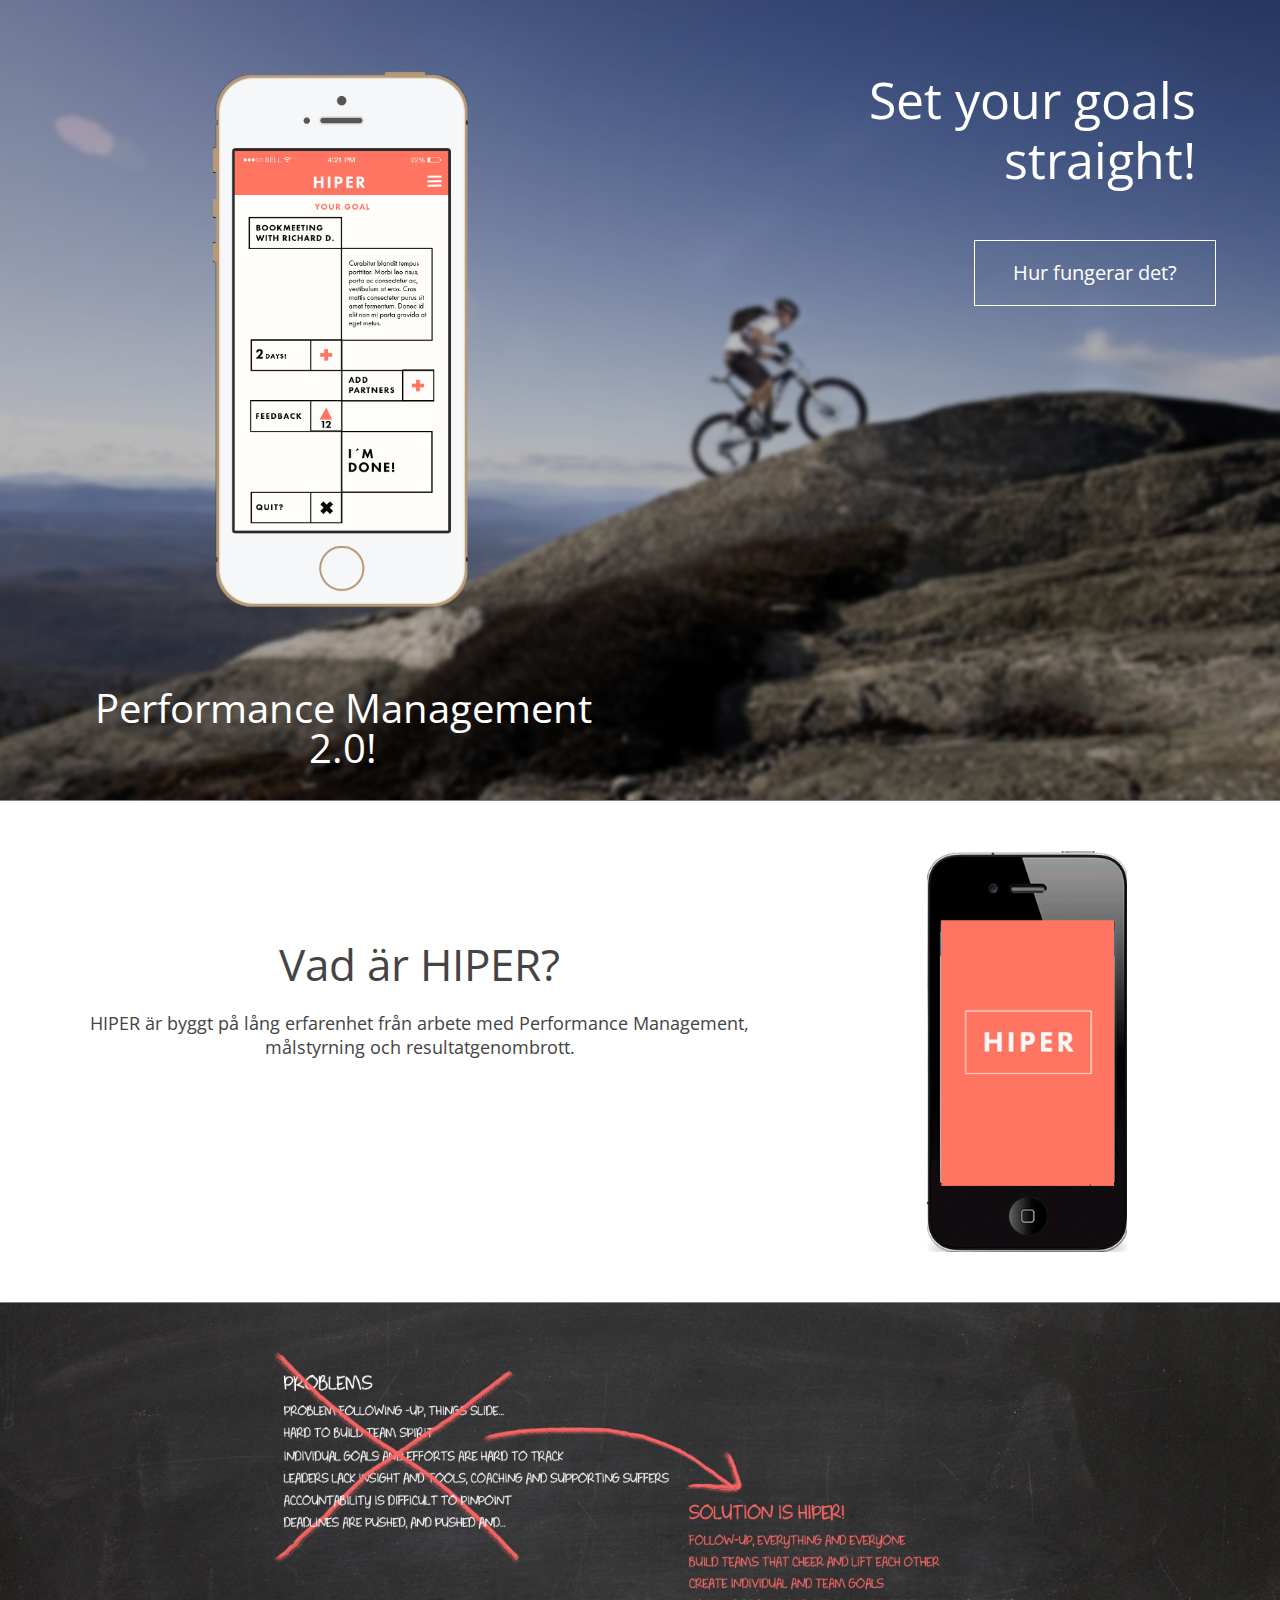
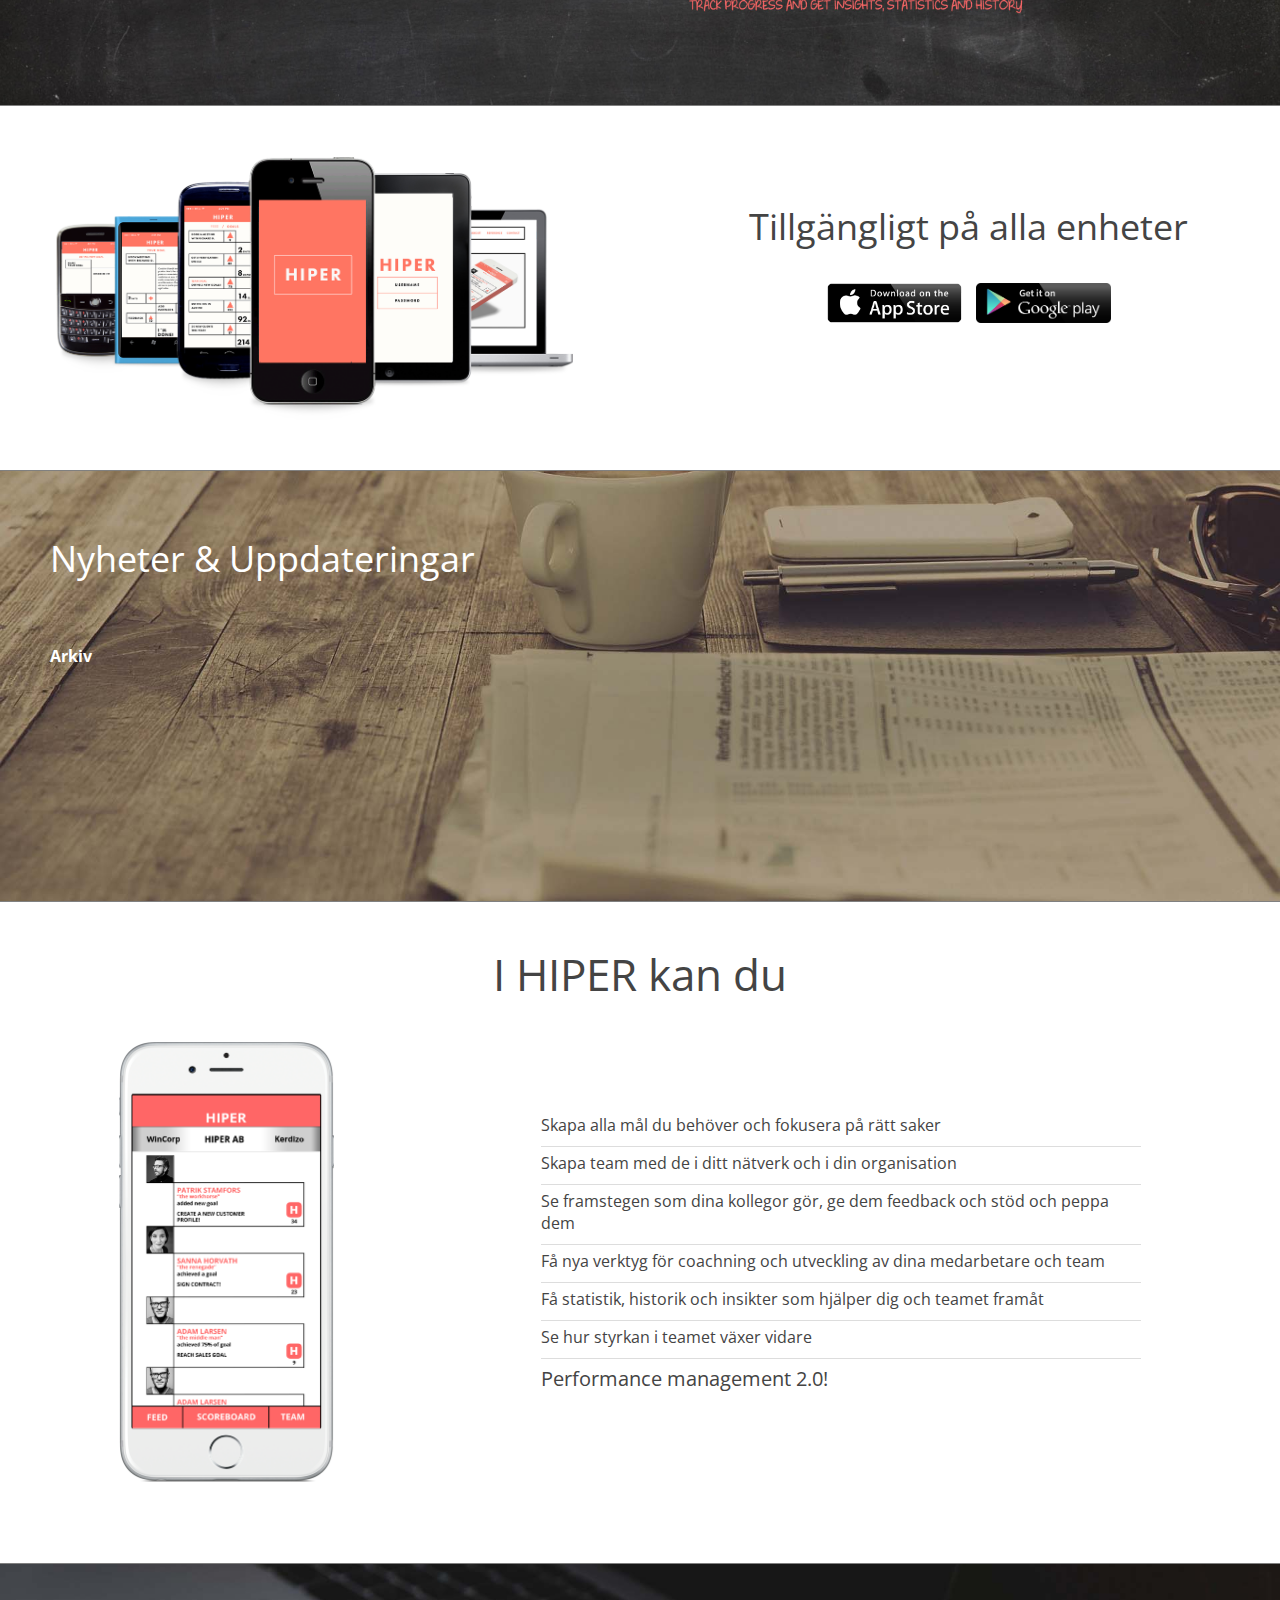
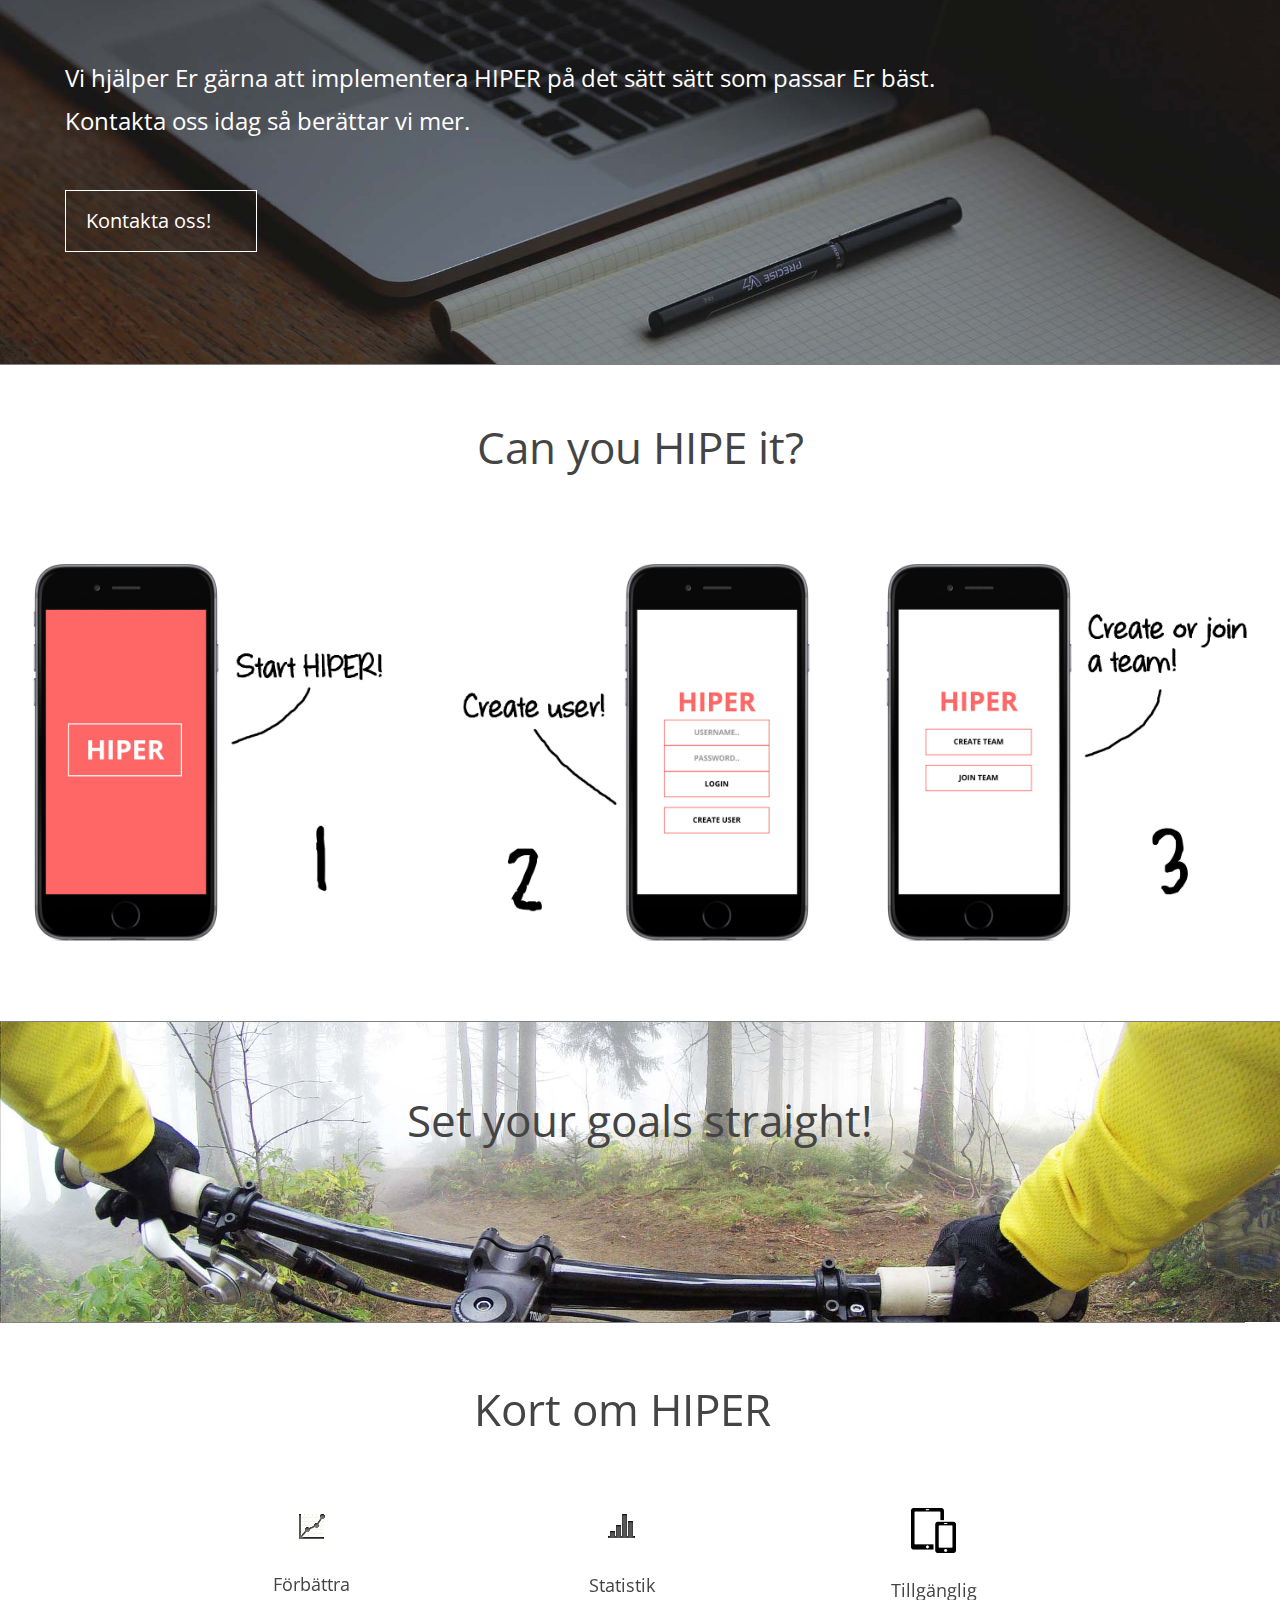
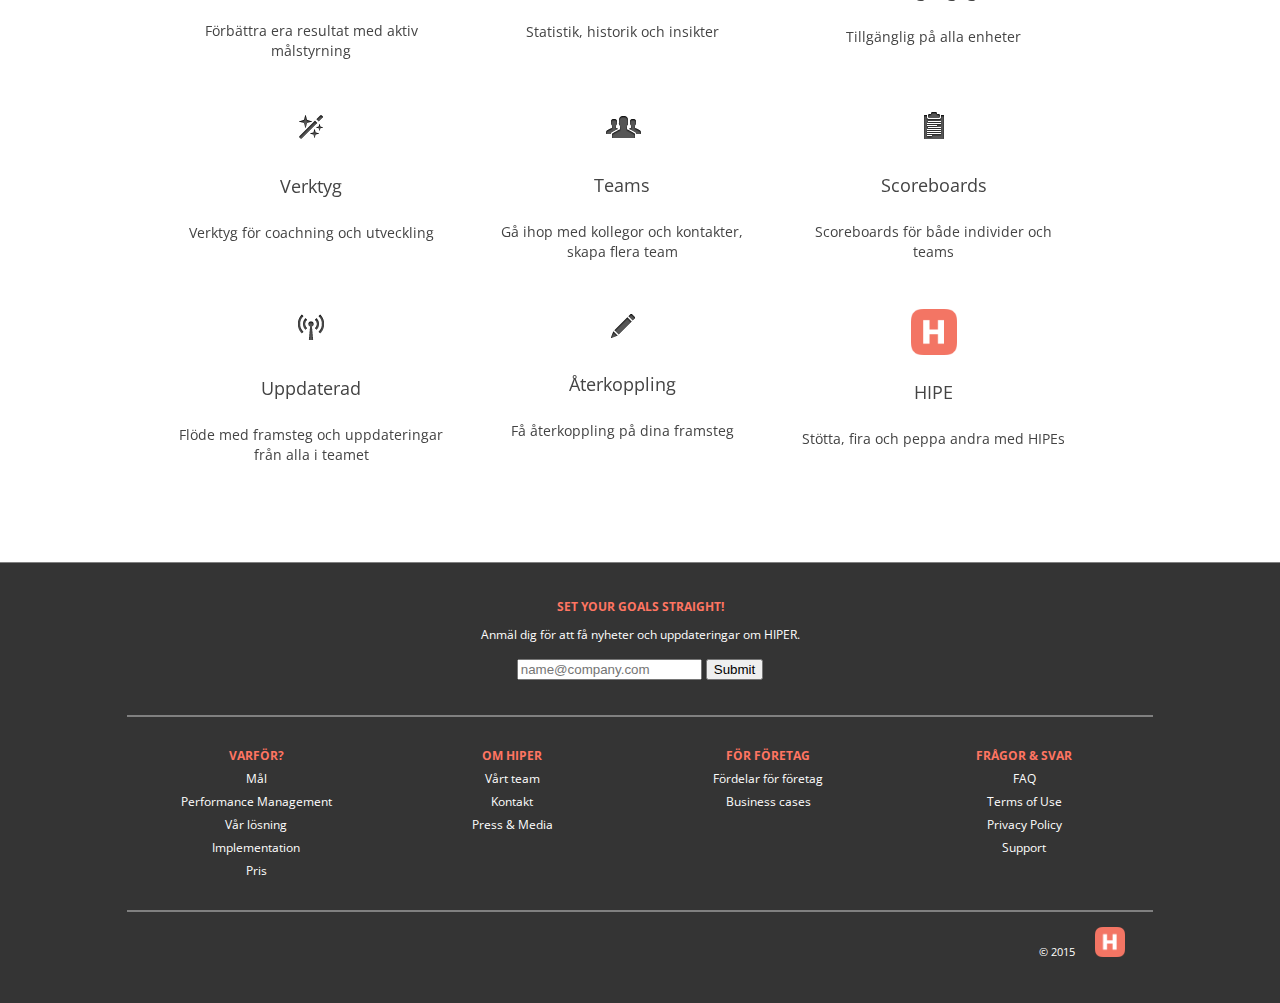
==== commit e5ef5689: "first commit" ====
--- a/index.html
+++ b/index.html
@@ -1,576 +1,581 @@
-<!--  Svensk sida  -->
-
-<!DOCTYPE html>
-<html lang="se" dir="ltr">
-<!-- Microdata markup added by Google Structured Data Markup Helper. -->
-<head>
-	<link rel="alternate" href="www.hiper.se" hreflang="sv-se" />
-	<link rel="alternate" href="hiper.se" hreflang="sv-se" />
-	<title>HIPER performance management - IT verktyg för målstyrning, måluppföljning och team motivation</title>
-	<meta name="description" content="HIPER performance management verktyg (målstyningsverktyg) ökar teamets effektivitet genom att förenkla målstyrning och måluppföljning samt öka laganda och motivation. Team-medlemmarnas mål sysne i ett gemensamt målflöde målstyrningsappen och IT-verktyget HIPER">
-	<link rel="canonical" href="http://www.hiper.se">
-	<meta name="viewport" content="width=device-width, initial-scale=1.0">
-	<meta charset="utf-8">
-	
-	<link href='https://fonts.googleapis.com/css?family=Open+Sans:400,300,800,700&subset=latin,greek' rel='stylesheet' type='text/css'>	
-	
-	<!-- UIkit -->
-	<!-- CSS -->
-	<link id="data-uikit-theme" rel="stylesheet" type="text/css" href= "UIkit/css/uikit.css"> 
-	<link rel="stylesheet" type="text/css" href= "UIkit/css/components/slidenav.css"> 
-	<link rel="stylesheet" type="text/css" href= "UIkit/css/components/slider.css"> 
-	
-	<!--HIPER style-->
-	<link rel="stylesheet" type="text/css" href= "css/hiperstyle_homepage.css"> 
-
-	<!-- javascript -->
-	<script src="UIkit/jquery-1.11.3.js"></script>
-	<script src="UIkit/js/uikit.min.js"></script>
-	<script src="UIkit/js/components/parallax.min.js"></script>    
-	<script src="UIkit/js/components/slider.min.js"></script>  	
-	<script src="UIkit/js/components/slidenav.min.js"></script>  		
-	<script src="functions.js"></script>
-	<script>
-		window.onload=load_news('se',3);
-	</script>	
-	<!-- Autocomplete CSS -->
-    <link rel="stylesheet" href="UIkit/components/autocomplete.min.css">
-    <!-- Autocomplete Javascript -->
-    <script src="UIkit/components/autocomplete.min.js"></script>
-	<!--Favicon-->
-	<link rel="icon" 
-      type="image/png" 
-      href="favicon.png" />
-
-</head>
-
-<body>
-<!-- Facebook like button-->
-<div id="fb-root"></div>
-<script>(function(d, s, id) {
-  var js, fjs = d.getElementsByTagName(s)[0];
-  if (d.getElementById(id)) return;
-  js = d.createElement(s); js.id = id;
-  js.src = "//connect.facebook.net/en_US/sdk.js#xfbml=1&version=v2.5";
-  fjs.parentNode.insertBefore(js, fjs);
-}(document, 'script', 'facebook-jssdk'));</script>
-
-<div itemscope itemtype="http://schema.org/SoftwareApplication" style="position:absolute; left: 0; right: 0; z-index: 300; width:100%;">
-	<!--Heading-->
-	<div id="header" style="position:fixed; 
-				height:50px; 
-				background-color:white; 
-				width:100%;  
-				z-index:500;
-				border-bottom: 1px solid grey"
-				data-uk-parallax="{opacity:'0,1', viewport:0.7}">
-
-		<div class="uk-grid uk-grid-collapse">
-
-			<div class="uk-hidden-small uk-hidden-medium uk-width-large-1-1" >
-				<a href="index.html"><img style="float:left; height:46px; width:auto; margin-right:50px;margin-left:10px; margin-top:2px" src="img/hiper_logo.png" alt="HIPER - performance management, målstyrning logo"></img></a>
-			<!--	<a href="index.html"><img style="float:left; height:30px; width:auto; margin:10px; margin-right:50px" src="img/hiper_logo_futura_medium_peach.png"></img></a>-->
-				<a href="https://www.apple.com/itunes/charts/free-apps/"><img style="float:right; height:32px; margin:9px " src="img/app-store-logo.png"></img></a>
-				<a href="https://play.google.com/store?hl=en"><img style="float:right; height:32px; margin:9px " src="img/button-get-it-on-google-play-600px.png"></img></a>
-		
-				<ul class="uk-tab" style="margin-top:13px">
-					<li><a href="about.html#WhyHIPER" style="color:#ff7562">Varför?</a></li>
-					<li><a href="about.html#AboutHIPER" style="color:#ff7562">Om</a></li>
-					<li><a href="about.html#Pricing" style="color:#ff7562">Pris</a></li>
-					<li><a href="about.html#Contact" style="color:#ff7562">Kontakt</a></li>
-					<li><a href="about.html#Contact" style="color:#ff7562">Kom igång!</a></li>
-					<li><a href="http://hiper-app.com" style="color:#ff7562">Login</a></li>
-					<!-- flag -->
-					<li><a href="en/"><img style="float:right; height:15px; margin-top:2px;margin-left:8px " src="img/flag-us.png"></img></a></li>
-				</ul>
-			</div>
-
-			<div class="uk-hidden-small uk-width-medium-1-1 uk-hidden-large" >
-				<a href="index.html"><img style="float:left; height:46px; width:auto; margin-right:50px;margin-left:10px; margin-top:2px" src="img/hiper_logo.png" alt="HIPER - performance management, målstyrning logo"></img></a>
-			<!--	<a href="index.html"><img style="float:left; height:30px; width:auto; margin:10px; margin-right:50px" src="img/hiper_logo_futura_medium_peach.png"></img></a>-->
-				<a href="https://www.apple.com/itunes/charts/free-apps/"><img style="float:right; height:40px; margin:5px " src="img/app-store-logo.png"></img></a>
-				<a href="https://play.google.com/store?hl=en"><img style="float:right; height:40px; margin:5px " src="img/button-get-it-on-google-play-600px.png"></img></a>
-
-				<ul class="uk-tab">
-				<li data-uk-dropdown="{mode:'click'}">
-					<a href="" style="margin-top:13px; color:#ff7562">Meny</a>
-					<!--<div><button class="uk-button" style="height:30px;margin:10px;">Menu</button></div>-->
-					<div class="uk-dropdown">					
-						<ul class="uk-nav uk-nav-dropdown">
-							<li><a href="about.html#WhyHIPER">Varför?</a></li>
-							<li><a href="about.html#AboutHIPER">Om</a></li>
-							<li><a href="about.html#Pricing">Pris</a></li>
-							<li><a href="about.html#Contact">Kontakt</a></li>
-							<li><a href="about.html#Contact">Kom igång!</a></li>							
-							<li><a href="http://hiper-app.com" style="color:#ff7562">Login</a></li>
-						</ul>
-					</div>
-				</li>
-				<!-- flag -->
-				<li><a href="en/"><img style=" height:15px; margin-top:15px;margin-left:8px " src="img/flag-us.png"></img></a></li>
-				</ul>
-			</div>
-			<div class="uk-width-small-1-1 uk-hidden-medium uk-hidden-large" >
-				<a href="index.html"><img style="float:left; height:46px; width:auto; margin-right:50px;margin-left:10px; margin-top:2px" src="img/hiper_logo.png" alt="HIPER - performance management, målstyrning logo"></img></a>
-			<!-- <a href="index.html"><img style="float:left; height:30px; width:auto; margin:10px; margin-right:50px" src="img/hiper_logo_futura_medium_peach.png"></img></a>-->
-
-			<ul class="uk-tab">
-				<li data-uk-dropdown="{mode:'click'}">
-					<a href="" style="margin-top:13px; color:#ff7562">Meny</a>
-					<!--<div><button class="uk-button" style="height:30px;margin:10px;">Menu</button></div>-->
-					<div class="uk-dropdown">					
-						<ul class="uk-nav uk-nav-dropdown">
-							<li><a href="about.html#WhyHIPER">Varför?</a></li>
-							<li><a href="about.html#AboutHIPER">Om</a></li>
-							<li><a href="about.html#Pricing">Pris</a></li>
-							<li><a href="about.html#Contact">Kontakt</a></li>
-							<li><a href="about.html#Contact">Kom igång!</a></li>							
-							<li><a href="http://hiper-app.com" style="color:#ff7562">Login</a></li>
-						</ul>
-					</div>
-				</li>
-					<!-- flag -->
-					<li><a href="en/"><img style=" height:15px; margin-top:15px;margin-left:8px " src="img/flag-us.png"></img></a></li>
-				</ul>
-			</div>
-		</div>
-	</div>
-
-	<!--mountain bike section-->
-	<div style="position:relative; 
-				background-repeat:no-repeat; 	
-				background-size:cover;
-				background-image: url(img/bkg_extreme_mountainbike2.jpg);
-				min-height:800px;
-				background-position:right top;
-				z-index: 100;">
-
-		<!--first grid-->	
-		<div class="uk-grid" style="position:relative; padding-left:5%; padding-right:5%" >
-			<div class="uk-hidden-small uk-width-medium-1-2 uk-width-large-2-4" style="margin-top:50px;"  align="center">
-				<img itemprop="screenshot" src="img/hiper_iphone_goal.png" alt="performance management målsättning" style="height:auto; width:300px; padding:20px;">
-				<h1 style="color:white;font-size:40px;line-height:40px;margin-top:50px;"><span itemprop="applicationCategory">Performance Management 2.0!</span></h1>	
-			</div>
-			<div class="uk-width-small-1-1 uk-hidden-medium uk-hidden-large" style="margin-top:50px;" align="center">
-				<img src="img/hiper_iphone_goal.png" alt="performance management målsättning" style="height:auto; width:200px; padding:5%;">				
-			</div>
-			<div align="right"class="uk-width-large-2-4 uk-hidden-medium uk-hidden-small uk-push-right">
-				<p align="right"style=" color:#ffffff;font-size:50px;line-height:60px;margin-top:50px; padding:20px; width:75%">Set your goals straight!</p> 
-	<!--				<form style=" padding:20px" class="uk-form" action="store_email_se.php" method="POST" accept-charset="UTF-8">
-						<fieldset data-uk-margin>
-							<h4 style="color:#ffffff"> Redo att testa? </h4>
-							<div class="uk-form-row"><input type="email" name="email" id="email" placeholder="name@company.com"></input></div>
-							<div class="uk-form-row"><input type="submit" value="Sänd"></input><br></div>
-						</fieldset>
-					</form>			-->
-				<a href="http://hiper-app.com"><p class="buttonhover" align="center" style="border:1px solid white; color:#ffffff;font-size:20px;line-height:24px;margin-top:340px; padding:20px; width:200px">Starta nu!</p> </a>		
-				<a href="index.html#GettingStarted" data-uk-smooth-scroll><p class="buttonhover" align="center" style="border:1px solid white; color:#ffffff;font-size:20px;line-height:24px;margin-top:30px; padding:20px; width:200px">Hur fungerar det?</p> </a>		
-			</div>
-			<div align="right"class="uk-hidden-large uk-width-medium-1-2 uk-hidden-small uk-push-right">
-				<p align="right"style=" color:#ffffff;font-size:50px;line-height:60px;margin-top:50px; padding:20px; width:75%">Set your goals straight!</p> 
-<!--					<form class="uk-form" action="store_email_se.php" method="POST" accept-charset="UTF-8">
-						<fieldset data-uk-margin>
-							<h4 style="color:#ffffff"> Redo att testa? </h4>
-							<div class="uk-form-row"><input type="email" name="email" id="email" placeholder="name@company.com"></input></div>
-							<div class="uk-form-row"><input type="submit" value="Sänd"></input><br></div>
-						</fieldset>
-					</form>		-->	
-				<a href="http://hiper-app.com"><p class="buttonhover" align="center" style="border:1px solid white; color:#ffffff;font-size:20px;line-height:24px;margin-top:250px; padding:20px; width:200px">Starta nu!</p> </a>					
-				<a href="index.html#GettingStarted" data-uk-smooth-scroll><p class="buttonhover" align="center" style="border:1px solid white; color:#ffffff;font-size:20px;line-height:24px;margin-top:30px; padding:20px; width:200px">Hur fungerar det?</p> </a>		
-			</div>
-			<div class="uk-width-small-1-1 uk-hidden-medium uk-hidden-large" align="center">
-				<p style="color:#ffffff;font-size:30px;line-height:30px; padding:20px; width:75%">Set your goals straight!</p> 
-				<h2 style="color:white">Performance Management 2.0!</h2>	
-<!--					<form class="uk-form" action="store_email_se.php" method="POST" accept-charset="UTF-8">
-						<fieldset data-uk-margin>
-							<h6 style="color:#ffffff"> Redo att testa? </h6>
-							<div class="uk-form-row"><input type="email" name="email" id="email" placeholder="name@company.com"></input></div>
-							<div class="uk-form-row"><input type="submit" value="Sänd"></input><br></div>
-						</fieldset>
-					</form>	-->		
-				<a href="http://hiper-app.com"><p class="buttonhover" align="center"style="border:1px solid white; color:#ffffff;font-size:20px;line-height:24px;margin-top:50px; padding:20px; width:200px">Starta nu!</p> </a>		
-				<a href="index.html#GettingStarted" data-uk-smooth-scroll><p class="buttonhover" align="center"style="border:1px solid white; color:#ffffff;font-size:20px;line-height:24px;margin-top:20px; padding:20px; width:200px">Hur fungerar det?</p> </a>		
-			</div>
-		</div>					
-	</div>
-
-	<!--What's HIPER?-->
-	<div style="position:relative; 				
-				background-color: #ffffff;
-				min-height:400px;
-				width:100%;
-				z-index: 100;
-				border-top: 1px solid grey;"
-				data-uk-parallax="{bg:'500'}">	
-		<div valign="middle" style="margin-left:50px;margin-right:50px;margin-top:20px;margin-bottom:20px;">
-			<div class="uk-grid" style="position:relative">
-				<div align="center" style="padding:50px;" class="uk-width-medium-2-3 uk-width-small-1-1">		
-					<h2 style="font-size:44px; line-height:44px; padding-top:10%" align="center">Vad är <span itemprop="name">HIPER</span>?</h2>	
-					<h3> HIPER är byggt på lång erfarenhet från arbete med Performance Management, målstyrning och resultatgenombrott. </h3>
-				</div>	
-				<div align="center"  style="padding:30px" class="uk-width-medium-1-3 uk-width-small-1-1">
-					<img itemprop="image" src="img/iphone_hiper.png"  style="height:auto; max-width:200px" alt="HIPER performance management verktyg start">
-				</div>				
-			</div>
-		</div>
-	</div>
-	
-	<!-- Blackboard -->
-	<div>
-		<div style="position:relative; 				
-					background-color:white;
-					background-size:cover;
-					background-position:center bottom;
-					width:100%;
-					z-index: 100;
-					border-top: 1px solid grey;">
-			<div class="uk-grid">		
-				<div class="uk-width-large-1-1 uk-width-medium-1-1 uk-hidden-small">
-					<div align="center">
-						<img src="img/blackboard.jpg"  style="width:100%; height:auto;" alt="problem lösta med HIPER">
-					</div>
-				</div>			
-			</div>
-		</div> 
-	</div>	
-	
-	<!--Mobile devices-->
-	<div align="center" style="position: relative;			  
-			background-color: #ffffff;
-			z-index: 100;
-			width:100%;
-			top:0px;
-			border-top: 1px solid grey">
-		<div class="uk-grid">		
-			<div class="uk-width-large-1-2 uk-hidden-medium uk-hidden-small">						
-				<img src="img/mobile-devices.png" style=" height:auto; width:672px; padding:8%;" alt="mobila enheter med HIPER - performance management verktyg för målstyrning"></img>
-			</div>
-			<div class="uk-width-large-1-2 uk-hidden-medium uk-hidden-small">		
-				<h2 style="padding-top:100px;font-size:36px;line-height:42px;"><span itemprop="operatingSystem">Tillgängligt på alla enheter</span></h2>
-				<a href="https://www.apple.com/itunes/charts/free-apps/"><img style="float:center; height:40px; margin:5px; margin-top:20px " src="img/app-store-logo.png"></img></a>
-				<a href="https://play.google.com/store?hl=en"><img style="float:center; height:40px; margin:5px; margin-top:20px " src="img/button-get-it-on-google-play-600px.png"></img></a>
-			</div>
-			<div class="uk-hidden-large uk-width-medium-1-1 uk-hidden-small">		
-				<h2 style="padding-top:30px;font-size:36px;line-height:42px;"><span itemprop="operatingSystem">Tillgängligt på alla enheter</span></h2>
-				<img src="img/mobile-devices.png" style=" height:auto; width:672px; padding:20px;" alt="mobila enheter med HIPER - performance management verktyg för målstyrning"></img>
-				<br>
-				<a href="https://www.apple.com/itunes/charts/free-apps/"><img style="float:center; height:40px; margin-bottom:20px;margin-top:10px;margin-left:5px;margin-right:5px  " src="img/app-store-logo.png"></img></a>
-				<a href="https://play.google.com/store?hl=en"><img style="float:center; height:40px; margin-bottom:20px;margin-top:10px;margin-left:5px;margin-right:5px " src="img/button-get-it-on-google-play-600px.png"></img></a>
-			</div>
-			<div class="uk-hidden-large uk-hidden-medium uk-width-small-1-1" style="background-color: #ffffff";>		
-				<h2 style="padding-top:30px;font-size:36px;line-height:42px;"><span itemprop="operatingSystem">Tillgängligt på alla enheter</span></h2>
-				<img src="img/mobile-devices.png" style=" height:auto; width:672px; padding:20px;" alt="mobila enheter med HIPER - performance management verktyg för målstyrning"></img>
-				<a href="https://www.apple.com/itunes/charts/free-apps/"><img style="float:center; height:40px; margin-bottom:20px;margin-top:10px;margin-left:5px;margin-right:5px  " src="img/app-store-logo.png"></img></a>
-				<a href="https://play.google.com/store?hl=en"><img style="float:center; height:40px; margin-bottom:20px;margin-top:10px;margin-left:5px;margin-right:5px " src="img/button-get-it-on-google-play-600px.png"></img></a>
-			</div>
-		</div>
-	</div>	
-	
-	<!-- Nyheter och uppdateringar, newspaper-->
-	<a id="newsandupdates" class="anchorback50"></a>
-	<div  style="position:relative; 				
-				background-image: url(img/newsandpress.jpg);
-				background-size:cover;
-				background-position:left center;
-				min-height:400px;
-				width:100%;
-				z-index: 100;
-				border-top: 1px solid grey;
-				padding-bottom:30px">
-			
-		<div style="margin-top:70px;padding-left:50px">
-			<h2 style="font-size:36px;color:white;line-height:36px;"> Nyheter & Uppdateringar </h2>
-			<br>
-			<p style="color:white;"> <span id="news_se_top3"> </p> 
-			<br>
-			<a  class="linkhover" href="#news_archive" data-uk-modal onclick="load_news('se',100)" style="z-index: 500;color:white; font-size:16px;line-height:16px; font-weight:bold">Arkiv</a>
-		</div>
-	</div>
-	<!-- Modal implementation News archive -->
-	<div id="news_archive" class="uk-modal">
-		<div class="uk-modal-dialog">			
-			<a  href="#"  class="uk-modal-close uk-close"></a>
-			<div class="uk-container-center" style="padding-bottom:5%">		
-				<div class="uk-panel">
-					<h2>Nyhetsarkiv</h2>
-					<p style="padding-left 20px"> <span id="news_se_all"> </p>
-				</div>			
-			</div>			
-		</div>
-	</div>
-		
-	<!--In HIPER you can-->
-	<div align="center" style="position:relative; 		 
-				background-color:#FFFFFF;
-				z-index: 200;
-				width:100%;
-				min-height:500px;
-				border-top: 1px solid grey">	
-		<!-- IPhone profiles -->
-		
-		<div style="position:relative">
-			<div align="center" style="width:100%" class="uk-grid">		
-				<div align="center" style=" margin-top:50px;margin-bottom:50px" class="uk-hidden-small uk-width-medium-1-1">
-					<h2 style="font-size:44px;line-height:44px;"> I HIPER kan du </h2>				
-					<table>
-						<tr>
-							<td style="width:400px"><img src="img/inhiperyoucan-iphone.png" alt="flöde måluppdateringar" style="max-height:500px; width:auto; padding:30px"></td>
-							<td>
-								<ul class="uk-list uk-list-line uk-list-space" style=" padding:50px; width:600px">
-									<li><h4>Skapa alla mål du behöver och fokusera på rätt saker</h4></li>
-									<li><h4>Skapa team med de i ditt nätverk och i din organisation</h4></li>
-									<li><h4>Se framstegen som dina kollegor gör, ge dem feedback och stöd och peppa dem</h4></li>
-									<li><h4>Få nya verktyg för coachning och utveckling av dina medarbetare och team</h4></li>
-									<li><h4>Få statistik, historik och insikter som hjälper dig och teamet framåt</h4></li>
-									<li><h4>Se hur styrkan i teamet växer vidare</h4></li>
-									<li><h2>Performance management 2.0!</h2></li>								
-								</ul>
-							</td>
-						<tr>
-					</table>
-					
-				</div>				
-				<div align="center" style=" margin-top:50px" class="uk-width-small-1-1 uk-hidden-medium uk-hidden-large">
-					<h2 style="font-size:44px;line-height:44px;"> I HIPER kan du </h2>				
-					<table>
-						<tr>
-							<td style="width:300px" align="center"><img src="img/inhiperyoucan-iphone.png"  alt="flöde måluppdateringar" style="height:500px; width:auto; padding:50px"></td>
-						</tr>
-						<tr>
-							<td>
-								<ul class="uk-list uk-list-line" style=" padding-bottom:30px;">
-									<li><h4>Skapa alla mål du behöver och fokusera på rätt saker</h4></li>
-									<li><h4>Skapa team med de i ditt nätverk och i din organisation</h4></li>
-									<li><h4>Se framstegen som dina kollegor gör, ge dem feedback och stöd och peppa dem</h4></li>
-									<li><h4>Få nya verktyg för coachning och utveckling av dina medarbetare och team</h4></li>
-									<li><h4>Få statistik, historik och insikter som hjälper dig och teamet framåt</h4></li>
-									<li><h4>Se hur styrkan i teamet växer vidare</h4></li>
-									<li><h2>Performance management 2.0!</h2></li>								
-								</ul>
-							</td>
-						<tr>
-					</table>					
-				</div>				
-			</div>  
-		</div>	
-	</div>
-	
-	<!--we will gladly help you implement hiper-->
-	<div style="position:relative; 				
-				background-image: url(img/bkg_laptop.jpg);
-				background-size:cover;
-				background-repeat:no-repeat; 
-				background-position:left center;
-				height:400px;
-				width:100%;
-				z-index: 100;
-				border-top: 1px solid grey;">
-		<div class="uk-grid">
-			<div class="uk-width-large-1-1 uk-width-medium-1-1 uk-hidden-small" style=" margin-top:100px;padding-left:100px;padding-right:50px">
-				<p style="color:#FFFFFF;font-size:24px;line-height:28px">Vi hjälper Er gärna att implementera HIPER på det sätt sätt som passar Er bäst.</p>
-				<p style="color:#FFFFFF;font-size:24px;line-height:28px">Kontakta oss idag så berättar vi mer.</p>
-				<br>
-				<br>
-				<a href="about.html#Contact"><p  class="buttonhover" style="font-size:20px;border:1px solid white;color:#FFFFFF; padding:20px; width:150px">Kontakta oss!</p></a>
-			</div>
-			<div class="uk-hidden-large uk-hidden-medium uk-width-small-1-1" style="margin-top:100px;padding-left:100px;padding-right:50px">
-				<h3 style="color:#FFFFFF">Vi hjälper Er gärna att implementera HIPER på det sätt sätt som passar Er bäst. Kontakta oss idag så berättar vi mer.</h3>
-				<a href="about.html#Contact"><p  class="buttonhover" align="center" style="font-size:20px;border:1px solid white;color:#FFFFFF; padding:20px; width:100px">Kontakta oss!</p></a>
-			</div>
-		</div>		
-	</div>
-
-	<!--Can you hipe it?-->
-	<div id="GettingStarted" 
-			align="center" 
-				style="position: relative;
-				background-color: #ffffff;
-				z-index: 100;
-<!--				min-height:650px;-->
-				width:100%;
-				border-top: 1px solid grey">
-				
-		<h2 style="font-size:44px;padding-top:60px; padding-bottom:80px;line-height:44px;" align="center">Can you HIPE it?</h2>	
-		<div class="uk-slidenav-position" data-uk-slider="{autoplay:true, autoplayInterval:4000}">
-			<div class="uk-slider-container" style="margin-bottom:80px">
-				<ul class="uk-slider uk-grid-width-medium-1-3">
-					<li>
-							<img src="img/hipeit_splash.jpg" width="450" height="auto" alt="Starta HIPER">	
-					</li>
-					<li>
-							<img src="img/hipeit_loginuser.jpg" width="450" height="auto" alt="Skapa användare">	
-					</li>
-					<li>
-							<img src="img/hipeit_jointeam.jpg" width="450" height="auto" alt="Skapa eller gå med i team">	
-					</li>
-					<li>
-							<img src="img/hipeit_feed.jpg" width="450" height="auto" alt="Följ och HIPE(a) kollegor">	
-					</li>
-					<li>
-							<img src="img/hipeit_setgoals.jpg" width="450" height="auto" alt="Sätt nya mål">	
-					</li>
-	
-				</ul>
-			</div>
-			<a href="" class="uk-slidenav uk-slidenav-previous" data-uk-slider-item="previous"></a>
-			<a href="" class="uk-slidenav uk-slidenav-next" data-uk-slider-item="next"></a>
-			
-		</div>	
-	<!--	<p> Download the <a href="files/GetstartedwithHIPER.pdf">Get started with HIPER</a> guide for more information</p>-->
-	</div>
-		
-	<!--greenwood-->
-	<div style="position:relative; 				
-				background-image: url(img/bkg_cycling_greenwood.jpg);
-				background-size:cover;
-				background-repeat:no-repeat; 
-				background-position:left center;
-				height:300px;
-				width:100%;
-				z-index: 100;
-				border-top: 1px solid grey;">	
-		<div  style="margin-left:5%;margin-right:5%;margin-top:50px; padding:2%">
-			<h2 style="font-size:44px;line-height:44px;" align="center">Set your goals straight!</h2>
-		</div>
-	</div>
-
-	<!--Hiper at a glans section -->
-	<div class="uk-grid"
-			style="position: relative;
-				  
-				background-color: #ffffff;
-	<!--			min-height:900px;-->
-				z-index: 100;
-				width:100%;
-				height:auto;
-				border-top: 1px solid grey">
-	
-		<div align="center" class="uk-hidden-small uk-width-large-1-1 uk-width-medium-1-1" style="position:relative; padding-top:5%; padding-bottom:50px" data-uk-parallax="{y:'0, 0',x:'0, 0', viewport:1}">
-			<h2 style="font-size:44px;line-height:44px;"><span>Kort om HIPER</span></h2>
-			<div class="uk-grid" style="border:none; width:75%; padding-top:5%">
-					<div class="uk-width-medium-1-3 uk-width-small-1-2 uk-container-center" align="center" style="padding-bottom:5%;">   
-					<img src="img/icon_improve.png"></img>
-					<h3> Förbättra </h3>
-					<h5> Förbättra era resultat med aktiv målstyrning </h5></div>
-					<div class="uk-width-medium-1-3 uk-width-small-1-2 uk-container-center" align="center" style="padding-bottom:5%;"> 
-					<img src="img/icon_statistics.png"></img>
-					<h3> Statistik </h3>
-					<h5> Statistik, historik och insikter </h5></div>
-					<div class="uk-width-medium-1-3 uk-width-small-1-2 uk-container-center" align="center" style="padding-bottom:5%;"> 
-					<img src="img/icon_devices.png"></img>
-					<h3> Tillgänglig </h3>
-					<h5> Tillgänglig på alla enheter  </h5>   </div>
-					<div class="uk-width-medium-1-3 uk-width-small-1-2 uk-container-center" align="center" style="padding-bottom:5%;"> 	
-					<img src="img/icon_tools.png"></img>
-					<h3> Verktyg </h3>
-					<h5> Verktyg för coachning och utveckling  </h5></div>
-					<div class="uk-width-medium-1-3 uk-width-small-1-2 uk-container-center" align="center" style="padding-bottom:5%;"> 
-					<img src="img/icon_team.png"></img>
-					<h3> Teams </h3>
-					<h5> Gå ihop med kollegor och kontakter, skapa flera team  </h5></div>
-					<div class="uk-width-medium-1-3 uk-width-small-1-2 uk-container-center" align="center" style="padding-bottom:5%;"> 
-					<img src="img/icon_scoreboard.png"></img>
-					<h3> Scoreboards </h3>
-					<h5> Scoreboards för både individer och teams  </h5></div>
-					<div class="uk-width-medium-1-3 uk-width-small-1-2 uk-container-center" align="center" style="padding-bottom:5%;"> 
-					<img src="img/icon_updates.png"></img>
-					<h3> Uppdaterad </h3>
-					<h5> Flöde med framsteg och uppdateringar från alla i teamet</h5></div>
-					<div class="uk-width-medium-1-3 uk-width-small-1-2 uk-container-center" align="center" style="padding-bottom:5%;"> 
-					<img src="img/icon_feedback.png"></img>
-					<h3> Återkoppling </h3>
-					<h5> Få återkoppling på dina framsteg </h5></div>
-					<div class="uk-width-medium-1-3 uk-width-small-1-2 uk-container-center" align="center" style="padding-bottom:5%;"> 
-					<img style="height:46px"src="img/hiper_logo.png"></img>
-					<h3> HIPE </h3>
-					<h5> Stötta, fira och peppa andra med HIPEs </h5>   </div>
-				</tr>
-			</table>	
-		</div>		
-	</div>
-
-	<!--Footer-->
-	<div style="position: relative;			  
-				background-color: #343434;
-				z-index: 100;
-				width: 100%;
-				min-height:410px;
-				border-top: 1px solid grey">
-		
-		<div align="center" style="position:relative; margin-top:20px ;width:100%;">
-
-			<div style="width:80%; padding:20px">
-				<h6 style="color:#ff7562;font-weight:bold; line-height:8px"> SET YOUR GOALS STRAIGHT! </h6>
-				<form action="store_email_se.php" method="POST" accept-charset="UTF-8">
-					<h6 id="email_registration" style="color:#ffffff"> Anmäl dig för att få nyheter och uppdateringar om HIPER. </h6>
-					<input type="email" name="email" id="email" placeholder="name@company.com"></input>
-					<input type="submit" value="Submit"></input><br>
-				</form>			
-			</div>
-			<hr style="border:1px grey solid; width:80%"></hr>
-
-			<div class="uk-grid" style="width:80%; padding-bottom:5px;padding-top:20px;">
-				<div class="uk-width-large-1-4 uk-width-medium-1-2 uk-container-center" align="center">   
-					<a class="linkhover" href="about.html#WhyHIPER"><h6 style="color:#ff7562;font-weight:bold; line-height:8px"> VARFÖR? </h6></a>
-					<a class="linkhover" href="about.html#Goals"><h6 style="color:#ffffff; line-height:8px"> Mål </h6></a>
-					<a class="linkhover" href="about.html#PerformanceManagement"><h6 style="color:#ffffff; line-height:8px"> Performance Management </h6></a>
-					<a class="linkhover" href="about.html#OurSolution"><h6 style="color:#ffffff; line-height:8px"> Vår lösning </h6></a>
-					<a class="linkhover" href="about.html#Implementation"><h6 style="color:#ffffff; line-height:8px"> Implementation </h6></a>
-					<a class="linkhover" href="about.html#Pricing"><h6 style="color:#ffffff; line-height:8px"> Pris </h6></a>
-				</div>
-				<div class="uk-width-large-1-4 uk-width-medium-1-2 uk-container-center" align="center">	
-					<a class="linkhover" href="about.html#AboutHIPER"><h6 style="color:#ff7562;font-weight:bold; line-height:8px"> OM HIPER </h6></a>
-					<a class="linkhover" href="about.html#TheCompany"><h6 style="color:#ffffff; line-height:8px"> Vårt team </h6></a>
-					<a class="linkhover" href="about.html#Contact"><h6 style="color:#ffffff; line-height:8px"> Kontakt </h6></a>
-					<a class="linkhover" href="about.html#PressandMedia"><h6 style="color:#ffffff; line-height:8px"> Press & Media </h6></a>
-				</div>
-				<div class="uk-width-large-1-4 uk-width-medium-1-2 uk-container-center" align="center">	
-					<a class="linkhover" href="about.html#BusinessUse"><h6 style="color:#ff7562;font-weight:bold; line-height:8px"> FÖR FÖRETAG </h6></a>
-					<a class="linkhover" href="about.html#BusinessBenefits"><h6 style="color:#ffffff; line-height:8px"> Fördelar för företag </h6></a>
-					<a class="linkhover" href="about.html#BusinessCases"><h6 style="color:#ffffff; line-height:8px"> Business cases</h6></a>
-				</div>
-				<div class="uk-width-large-1-4 uk-width-medium-1-2 uk-container-center" align="center">	
-					<a class="linkhover" href="about.html#QA"><h6 style="color:#ff7562;font-weight:bold; line-height:8px"> FRÅGOR & SVAR </h6></a>
-					<a class="linkhover" href="about.html#FAQ"><h6 style="color:#ffffff; line-height:8px"> FAQ </h6></a>
-					<a class="linkhover" href="about.html#TermsofUse"><h6 style="color:#ffffff; line-height:8px"> Terms of Use </h6></a>
-					<a class="linkhover" href="about.html#PrivacyPolicy"><h6 style="color:#ffffff; line-height:8px"> Privacy Policy </h6></a>
-					<a class="linkhover" href="about.html#Support"><h6 style="color:#ffffff; line-height:8px"> Support </h6></a>
-				</div>
-			</div>
-			<hr style="border:1px grey solid; width:80%"></hr>
-			<div class="uk-grid" style="width:80%;">
-				<div class="uk-width-large-1-2 uk-width-medium-1-2 uk-width-small-1-2" align="center">   
-					<div style="float:left" class="fb-like" data-href="https://www.facebook.com/hiperapp" data-width="100" data-layout="button_count" data-action="like" data-show-faces="false" data-share="false"></div>
-				</div>
-				<div class="uk-width-large-1-2 uk-width-medium-1-2 uk-width-small-1-2" align="center">	
-					<a href="index.html"><img style="float:right; height:30px; width:auto; margin-right:10px;margin-left:20px;" src="img/hiper_logo.png"></img></a>
-					<p style="float:right;color:white;font-size:11px">&copy; 2015</p>
-				</div>
-			</div>
-		</div>
-	</div>
-</div>
-	
-</body>
-
-<!-- Google analytics -->
-<script>
-  (function(i,s,o,g,r,a,m){i['GoogleAnalyticsObject']=r;i[r]=i[r]||function(){
-  (i[r].q=i[r].q||[]).push(arguments)},i[r].l=1*new Date();a=s.createElement(o),
-  m=s.getElementsByTagName(o)[0];a.async=1;a.src=g;m.parentNode.insertBefore(a,m)
-  })(window,document,'script','//www.google-analytics.com/analytics.js','ga');
- 
-  ga('create', 'UA-68328421-1', 'auto');
-  ga('send', 'pageview');
- 
-</script>
-<!------------------------> 
-
-<script type="text/javascript">
-
-	function emailRegistered() {
-			alert("Your e-mail has been registered!");
-	}
-
-</script>
-</html>
+<!--  Svensk sida  -->
+
+<!DOCTYPE html>
+<html lang="se" dir="ltr">
+<!-- Microdata markup added by Google Structured Data Markup Helper. -->
+<head>
+	<link rel="alternate" href="www.hiper.se" hreflang="sv-se" />
+	<link rel="alternate" href="hiper.se" hreflang="sv-se" />
+	<title>HIPER performance management - IT verktyg för målstyrning, måluppföljning och team motivation</title>
+	<meta name="description" content="HIPER performance management verktyg (målstyningsverktyg) ökar teamets effektivitet genom att förenkla målstyrning och måluppföljning samt öka laganda och motivation. Team-medlemmarnas mål sysne i ett gemensamt målflöde målstyrningsappen och IT-verktyget HIPER">
+	<link rel="canonical" href="http://www.hiper.se">
+	<meta name="viewport" content="width=device-width, initial-scale=1.0">
+	<meta charset="utf-8">
+	
+	<link href='https://fonts.googleapis.com/css?family=Open+Sans:400,300,800,700&subset=latin,greek' rel='stylesheet' type='text/css'>	
+	
+	<!-- UIkit -->
+	<!-- CSS -->
+	<link id="data-uikit-theme" rel="stylesheet" type="text/css" href= "UIkit/css/uikit.css"> 
+	<link rel="stylesheet" type="text/css" href= "UIkit/css/components/slidenav.css"> 
+	<link rel="stylesheet" type="text/css" href= "UIkit/css/components/dotnav.css"> 
+	<link rel="stylesheet" type="text/css" href= "UIkit/css/components/slider.css"> 
+	<link rel="stylesheet" type="text/css" href= "UIkit/css/components/slideshow.css"> 
+	<link rel="stylesheet" type="text/css" href= "UIkit/css/components/slideshow-fx.css"> 
+	
+	<!--HIPER style-->
+	<link rel="stylesheet" type="text/css" href= "css/hiperstyle_homepage.css"> 
+
+	<!-- javascript -->
+	<script src="UIkit/jquery-1.11.3.js"></script>
+	<script src="UIkit/js/uikit.min.js"></script>
+	<script src="UIkit/js/components/parallax.min.js"></script>    
+	<script src="UIkit/js/components/slider.min.js"></script>  	
+	<script src="UIkit/js/components/slidenav.min.js"></script>  		
+	<script src="UIkit/js/components/dotnav.min.js"></script>  
+	<script src="UIkit/js/components/slideshow.min.js"></script>  
+	<script src="UIkit/js/components/slideshow-fx.min.js"></script>  
+
+	<script src="functions.js"></script>
+	<script>
+		window.onload=load_news('se',3);
+	</script>	
+	<!-- Autocomplete CSS -->
+    <link rel="stylesheet" href="UIkit/components/autocomplete.min.css">
+    <!-- Autocomplete Javascript -->
+    <script src="UIkit/components/autocomplete.min.js"></script>
+	<!--Favicon-->
+	<link rel="icon" 
+      type="image/png" 
+      href="favicon.png" />
+
+</head>
+
+<body>
+<!-- Facebook like button-->
+<div id="fb-root"></div>
+<script>(function(d, s, id) {
+  var js, fjs = d.getElementsByTagName(s)[0];
+  if (d.getElementById(id)) return;
+  js = d.createElement(s); js.id = id;
+  js.src = "//connect.facebook.net/en_US/sdk.js#xfbml=1&version=v2.5";
+  fjs.parentNode.insertBefore(js, fjs);
+}(document, 'script', 'facebook-jssdk'));</script>
+
+<div itemscope itemtype="http://schema.org/SoftwareApplication" style="position:absolute; left: 0; right: 0; z-index: 300; width:100%;">
+	<!--Heading-->
+	<div id="header" style="position:fixed; 
+				height:50px; 
+				background-color:white; 
+				width:100%;  
+				z-index:500;
+				border-bottom: 1px solid grey"
+				data-uk-parallax="{opacity:'0,1', viewport:0.7}">
+
+		<div class="uk-grid uk-grid-collapse">
+
+			<div class="uk-hidden-small uk-hidden-medium uk-width-large-1-1" >
+				<a href="index.html"><img style="float:left; height:46px; width:auto; margin-right:50px;margin-left:10px; margin-top:2px" src="img/hiper_logo.png" alt="HIPER - performance management, målstyrning logo"></img></a>
+			<!--	<a href="index.html"><img style="float:left; height:30px; width:auto; margin:10px; margin-right:50px" src="img/hiper_logo_futura_medium_peach.png"></img></a>-->
+				<a href="https://itunes.apple.com/us/app/hiper/id1072147548?ls=1&mt=8"><img style="float:right; height:32px; margin:9px " src="img/app-store-logo.png"></img></a>
+				<a href="https://play.google.com/store/apps/details?id=com.hiper.hiper"><img style="float:right; height:32px; margin:9px " src="img/button-get-it-on-google-play-600px.png"></img></a>
+		
+				<ul class="uk-tab" style="margin-top:13px">
+					<li><a href="about.html#WhyHIPER" style="color:#ff7562">Varför?</a></li>
+					<li><a href="about.html#AboutHIPER" style="color:#ff7562">Om</a></li>
+					<li><a href="about.html#Pricing" style="color:#ff7562">Pris</a></li>
+					<li><a href="about.html#Contact" style="color:#ff7562">Kontakt</a></li>
+					<li><a href="about.html#Contact" style="color:#ff7562">Kom igång!</a></li>
+					<li><a href="http://hiper-app.com" style="color:#ff7562">Login</a></li>
+					<!-- flag -->
+					<li><a href="en/"><img style="float:right; height:15px; margin-top:2px;margin-left:8px " src="img/flag-us.png"></img></a></li>
+				</ul>
+			</div>
+
+			<div class="uk-hidden-small uk-width-medium-1-1 uk-hidden-large" >
+				<a href="index.html"><img style="float:left; height:46px; width:auto; margin-right:50px;margin-left:10px; margin-top:2px" src="img/hiper_logo.png" alt="HIPER - performance management, målstyrning logo"></img></a>
+			<!--	<a href="index.html"><img style="float:left; height:30px; width:auto; margin:10px; margin-right:50px" src="img/hiper_logo_futura_medium_peach.png"></img></a>-->
+				<a href="https://itunes.apple.com/us/app/hiper/id1072147548?ls=1&mt=8"><img style="float:right; height:40px; margin:5px " src="img/app-store-logo.png"></img></a>
+				<a href="https://play.google.com/store/apps/details?id=com.hiper.hiper"><img style="float:right; height:40px; margin:5px " src="img/button-get-it-on-google-play-600px.png"></img></a>
+
+				<ul class="uk-tab">
+				<li data-uk-dropdown="{mode:'click'}">
+					<a href="" style="margin-top:13px; color:#ff7562">Meny</a>
+					<!--<div><button class="uk-button" style="height:30px;margin:10px;">Menu</button></div>-->
+					<div class="uk-dropdown">					
+						<ul class="uk-nav uk-nav-dropdown">
+							<li><a href="about.html#WhyHIPER">Varför?</a></li>
+							<li><a href="about.html#AboutHIPER">Om</a></li>
+							<li><a href="about.html#Pricing">Pris</a></li>
+							<li><a href="about.html#Contact">Kontakt</a></li>
+							<li><a href="about.html#Contact">Kom igång!</a></li>							
+							<li><a href="http://hiper-app.com" style="color:#ff7562">Login</a></li>
+						</ul>
+					</div>
+				</li>
+				<!-- flag -->
+				<li><a href="en/"><img style=" height:15px; margin-top:15px;margin-left:8px " src="img/flag-us.png"></img></a></li>
+				</ul>
+			</div>
+			<div class="uk-width-small-1-1 uk-hidden-medium uk-hidden-large" >
+				<a href="index.html"><img style="float:left; height:46px; width:auto; margin-right:50px;margin-left:10px; margin-top:2px" src="img/hiper_logo.png" alt="HIPER - performance management, målstyrning logo"></img></a>
+			<!-- <a href="index.html"><img style="float:left; height:30px; width:auto; margin:10px; margin-right:50px" src="img/hiper_logo_futura_medium_peach.png"></img></a>-->
+
+			<ul class="uk-tab">
+				<li data-uk-dropdown="{mode:'click'}">
+					<a href="" style="margin-top:13px; color:#ff7562">Meny</a>
+					<!--<div><button class="uk-button" style="height:30px;margin:10px;">Menu</button></div>-->
+					<div class="uk-dropdown">					
+						<ul class="uk-nav uk-nav-dropdown">
+							<li><a href="about.html#WhyHIPER">Varför?</a></li>
+							<li><a href="about.html#AboutHIPER">Om</a></li>
+							<li><a href="about.html#Pricing">Pris</a></li>
+							<li><a href="about.html#Contact">Kontakt</a></li>
+							<li><a href="about.html#Contact">Kom igång!</a></li>							
+							<li><a href="http://hiper-app.com" style="color:#ff7562">Login</a></li>
+						</ul>
+					</div>
+				</li>
+					<!-- flag -->
+					<li><a href="en/"><img style=" height:15px; margin-top:15px;margin-left:8px " src="img/flag-us.png"></img></a></li>
+				</ul>
+			</div>
+		</div>
+	</div>
+
+	<!--mountain bike section-->
+	<div style="position:relative; 
+				background-repeat:no-repeat; 	
+				background-size:cover;
+				background-image: url(img/bkg_extreme_mountainbike2.jpg);
+				min-height:800px;
+				background-position:right top;
+				z-index: 100;">
+
+		<!--first grid-->	
+		<div class="uk-grid" style="position:relative; padding-left:5%; padding-right:5%" >
+			<div class="uk-hidden-small uk-width-medium-1-2 uk-width-large-2-4" style="margin-top:50px;"  align="center">
+				<img itemprop="screenshot" src="img/hiper_iphone_goal.png" alt="performance management målsättning" style="height:auto; width:300px; padding:20px;">
+				<h1 style="color:white;font-size:40px;line-height:40px;margin-top:50px;"><span itemprop="applicationCategory">Performance Management 2.0!</span></h1>	
+			</div>
+			<div class="uk-width-small-1-1 uk-hidden-medium uk-hidden-large" style="margin-top:50px;" align="center">
+				<img src="img/hiper_iphone_goal.png" alt="performance management målsättning" style="height:auto; width:200px; padding:5%;">				
+			</div>
+			<div align="right"class="uk-width-large-2-4 uk-hidden-medium uk-hidden-small uk-push-right">
+				<p align="right"style=" color:#ffffff;font-size:50px;line-height:60px;margin-top:50px; padding:20px; width:75%">Set your goals straight!</p> 
+<!--				<a href="http://hiper-app.com"><p class="buttonhover" align="center" style="border:1px solid white; color:#ffffff;font-size:20px;line-height:24px;margin-top:340px; padding:20px; width:200px">Starta nu!</p> </a>		-->
+				<a href="index.html#GettingStarted" data-uk-smooth-scroll><p class="buttonhover" align="center" style="border:1px solid white; color:#ffffff;font-size:20px;line-height:24px;margin-top:30px; padding:20px; width:200px">Hur fungerar det?</p> </a>		
+			</div>
+			<div align="right"class="uk-hidden-large uk-width-medium-1-2 uk-hidden-small uk-push-right">
+				<p align="right"style=" color:#ffffff;font-size:50px;line-height:60px;margin-top:50px; padding:20px; width:75%">Set your goals straight!</p> 
+				<a href="http://hiper-app.com"><p class="buttonhover" align="center" style="border:1px solid white; color:#ffffff;font-size:20px;line-height:24px;margin-top:250px; padding:20px; width:200px">Starta nu!</p> </a>					
+				<a href="index.html#GettingStarted" data-uk-smooth-scroll><p class="buttonhover" align="center" style="border:1px solid white; color:#ffffff;font-size:20px;line-height:24px;margin-top:30px; padding:20px; width:200px">Hur fungerar det?</p> </a>		
+			</div>
+			<div class="uk-width-small-1-1 uk-hidden-medium uk-hidden-large" align="center">
+				<p style="color:#ffffff;font-size:30px;line-height:30px; padding:20px; width:75%">Set your goals straight!</p> 
+				<h2 style="color:white">Performance Management 2.0!</h2>		
+				<a href="http://hiper-app.com"><p class="buttonhover" align="center"style="border:1px solid white; color:#ffffff;font-size:20px;line-height:24px;margin-top:50px; padding:20px; width:200px">Starta nu!</p> </a>		
+				<a href="index.html#GettingStarted" data-uk-smooth-scroll><p class="buttonhover" align="center"style="border:1px solid white; color:#ffffff;font-size:20px;line-height:24px;margin-top:20px; padding:20px; width:200px">Hur fungerar det?</p> </a>		
+			</div>
+		</div>					
+	</div>
+
+	<!--What's HIPER?-- >
+	<div style="position:relative; 				
+				background-color: #ffffff;
+				width:100%;
+				
+				z-index: 100;
+				border-top: 1px solid grey;">	
+				<div class="uk-slidenav-position" data-uk-slideshow>
+					<ul class="uk-slideshow" style="top:0px;" data-uk-slideshow="{autoplay:true, autoplayInterval:4000, animation: 'swipe'}">
+				<!--		<li><img src="img/nyheter.jpg"alt=""></li>	-- >
+					
+						<li><img src="img/analysera.jpg" alt="Analysera trender i målsättningen med HIPER"></li>
+						<li><img src="img/prestera.jpg" alt="Prestera bättre än kollegor och chefer"></li>
+						<li><img src="img/kommentera.jpg" alt="Kommentera och stötta varandras målsättning med HIPER"></li>
+						<li><img src="img/utmana.jpg"alt="Utmana och bli utmanad i spännande mål med HIPER"></li>
+					</ul>
+				</div>
+	</div>-->
+	
+	<!--What's HIPER?-->
+	<div style="position:relative; 				
+				background-color: #ffffff;
+				min-height:400px;
+				width:100%;
+				z-index: 100;
+				border-top: 1px solid grey;"
+				data-uk-parallax="{bg:'500'}">	
+		<div valign="middle" style="margin-left:50px;margin-right:50px;margin-top:20px;margin-bottom:20px;">
+			<div class="uk-grid" style="position:relative">
+				<div align="center" style="padding:50px;" class="uk-width-medium-2-3 uk-width-small-1-1">		
+					<h2 style="font-size:44px; line-height:44px; padding-top:10%" align="center">Vad är <span itemprop="name">HIPER</span>?</h2>	
+					<h3> HIPER är byggt på lång erfarenhet från arbete med Performance Management, målstyrning och resultatgenombrott. </h3>
+				</div>	
+				<div align="center"  style="padding:30px" class="uk-width-medium-1-3 uk-width-small-1-1">
+					<img itemprop="image" src="img/iphone_hiper.png"  style="height:auto; max-width:200px" alt="HIPER performance management verktyg start">
+				</div>				
+			</div>
+		</div>
+	</div>
+	
+	<!-- Blackboard -->
+	<div>
+		<div style="position:relative; 				
+					background-color:white;
+					background-size:cover;
+					background-position:center bottom;
+					width:100%;
+					z-index: 100;
+					border-top: 1px solid grey;">
+			<div class="uk-grid">		
+				<div class="uk-width-large-1-1 uk-width-medium-1-1 uk-hidden-small">
+					<div align="center">
+						<img src="img/blackboard.jpg"  style="width:100%; height:auto;" alt="problem lösta med HIPER">
+					</div>
+				</div>			
+			</div>
+		</div> 
+	</div>	
+	
+	<!--Mobile devices-->
+	<div align="center" style="position: relative;			  
+			background-color: #ffffff;
+			z-index: 100;
+			width:100%;
+			top:0px;
+			border-top: 1px solid grey">
+		<div class="uk-grid">		
+			<div class="uk-width-large-1-2 uk-hidden-medium uk-hidden-small">						
+				<img src="img/mobile-devices.png" style=" height:auto; width:672px; padding:8%;" alt="mobila enheter med HIPER - performance management verktyg för målstyrning"></img>
+			</div>
+			<div class="uk-width-large-1-2 uk-hidden-medium uk-hidden-small">		
+				<h2 style="padding-top:100px;font-size:36px;line-height:42px;"><span itemprop="operatingSystem">Tillgängligt på alla enheter</span></h2>
+				<a href="https://itunes.apple.com/us/app/hiper/id1072147548?ls=1&mt=8"><img style="float:center; height:40px; margin:5px; margin-top:20px " src="img/app-store-logo.png"></img></a>
+				<a href="https://play.google.com/store/apps/details?id=com.hiper.hiper"><img style="float:center; height:40px; margin:5px; margin-top:20px " src="img/button-get-it-on-google-play-600px.png"></img></a>
+			</div>
+			<div class="uk-hidden-large uk-width-medium-1-1 uk-hidden-small">		
+				<h2 style="padding-top:30px;font-size:36px;line-height:42px;"><span itemprop="operatingSystem">Tillgängligt på alla enheter</span></h2>
+				<img src="img/mobile-devices.png" style=" height:auto; width:672px; padding:20px;" alt="mobila enheter med HIPER - performance management verktyg för målstyrning"></img>
+				<br>
+				<a href="https://itunes.apple.com/us/app/hiper/id1072147548?ls=1&mt=8"><img style="float:center; height:40px; margin-bottom:20px;margin-top:10px;margin-left:5px;margin-right:5px  " src="img/app-store-logo.png"></img></a>
+				<a href="https://play.google.com/store/apps/details?id=com.hiper.hiper"><img style="float:center; height:40px; margin-bottom:20px;margin-top:10px;margin-left:5px;margin-right:5px " src="img/button-get-it-on-google-play-600px.png"></img></a>
+			</div>
+			<div class="uk-hidden-large uk-hidden-medium uk-width-small-1-1" style="background-color: #ffffff";>		
+				<h2 style="padding-top:30px;font-size:36px;line-height:42px;"><span itemprop="operatingSystem">Tillgängligt på alla enheter</span></h2>
+				<img src="img/mobile-devices.png" style=" height:auto; width:672px; padding:20px;" alt="mobila enheter med HIPER - performance management verktyg för målstyrning"></img>
+				<a href="https://itunes.apple.com/us/app/hiper/id1072147548?ls=1&mt=8§§§§§§§§§§§§§§§"><img style="float:center; height:40px; margin-bottom:20px;margin-top:10px;margin-left:5px;margin-right:5px  " src="img/app-store-logo.png"></img></a>
+				<a href="https://play.google.com/store/apps/details?id=com.hiper.hiper"><img style="float:center; height:40px; margin-bottom:20px;margin-top:10px;margin-left:5px;margin-right:5px " src="img/button-get-it-on-google-play-600px.png"></img></a>
+			</div>
+		</div>
+	</div>	
+	
+	<!-- Nyheter och uppdateringar, newspaper-->
+	<a id="newsandupdates" class="anchorback50"></a>
+	<div  style="position:relative; 				
+				background-image: url(img/newsandpress.jpg);
+				background-size:cover;
+				background-position:left center;
+				min-height:400px;
+				width:100%;
+				z-index: 100;
+				border-top: 1px solid grey;
+				padding-bottom:30px">
+			
+		<div style="margin-top:70px;padding-left:50px">
+			<h2 style="font-size:36px;color:white;line-height:36px;"> Nyheter & Uppdateringar </h2>
+			<br>
+			<p style="color:white;"> <span id="news_se_top3"> </p> 
+			<br>
+			<a  class="linkhover" href="#news_archive" data-uk-modal onclick="load_news('se',100)" style="z-index: 500;color:white; font-size:16px;line-height:16px; font-weight:bold">Arkiv</a>
+		</div>
+	</div>
+	<!-- Modal implementation News archive -->
+	<div id="news_archive" class="uk-modal">
+		<div class="uk-modal-dialog">			
+			<a  href="#"  class="uk-modal-close uk-close"></a>
+			<div class="uk-container-center" style="padding-bottom:5%">		
+				<div class="uk-panel">
+					<h2>Nyhetsarkiv</h2>
+					<p style="padding-left 20px"> <span id="news_se_all"> </p>
+				</div>			
+			</div>			
+		</div>
+	</div>
+		
+	<!--In HIPER you can-->
+	<div align="center" style="position:relative; 		 
+				background-color:#FFFFFF;
+				z-index: 200;
+				width:100%;
+				min-height:500px;
+				border-top: 1px solid grey">	
+		<!-- IPhone profiles -->
+		
+		<div style="position:relative">
+			<div align="center" style="width:100%" class="uk-grid">		
+				<div align="center" style=" margin-top:50px;margin-bottom:50px" class="uk-hidden-small uk-width-medium-1-1">
+					<h2 style="font-size:44px;line-height:44px;"> I HIPER kan du </h2>				
+					<table>
+						<tr>
+							<td style="width:400px"><img src="img/inhiperyoucan-iphone.png" alt="flöde måluppdateringar" style="max-height:500px; width:auto; padding:30px"></td>
+							<td>
+								<ul class="uk-list uk-list-line uk-list-space" style=" padding:50px; width:600px">
+									<li><h4>Skapa alla mål du behöver och fokusera på rätt saker</h4></li>
+									<li><h4>Skapa team med de i ditt nätverk och i din organisation</h4></li>
+									<li><h4>Se framstegen som dina kollegor gör, ge dem feedback och stöd och peppa dem</h4></li>
+									<li><h4>Få nya verktyg för coachning och utveckling av dina medarbetare och team</h4></li>
+									<li><h4>Få statistik, historik och insikter som hjälper dig och teamet framåt</h4></li>
+									<li><h4>Se hur styrkan i teamet växer vidare</h4></li>
+									<li><h2>Performance management 2.0!</h2></li>								
+								</ul>
+							</td>
+						<tr>
+					</table>
+					
+				</div>				
+				<div align="center" style=" margin-top:50px" class="uk-width-small-1-1 uk-hidden-medium uk-hidden-large">
+					<h2 style="font-size:44px;line-height:44px;"> I HIPER kan du </h2>				
+					<table>
+						<tr>
+							<td style="width:300px" align="center"><img src="img/inhiperyoucan-iphone.png"  alt="flöde måluppdateringar" style="height:500px; width:auto; padding:50px"></td>
+						</tr>
+						<tr>
+							<td>
+								<ul class="uk-list uk-list-line" style=" padding-bottom:30px;">
+									<li><h4>Skapa alla mål du behöver och fokusera på rätt saker</h4></li>
+									<li><h4>Skapa team med de i ditt nätverk och i din organisation</h4></li>
+									<li><h4>Se framstegen som dina kollegor gör, ge dem feedback och stöd och peppa dem</h4></li>
+									<li><h4>Få nya verktyg för coachning och utveckling av dina medarbetare och team</h4></li>
+									<li><h4>Få statistik, historik och insikter som hjälper dig och teamet framåt</h4></li>
+									<li><h4>Se hur styrkan i teamet växer vidare</h4></li>
+									<li><h2>Performance management 2.0!</h2></li>								
+								</ul>
+							</td>
+						<tr>
+					</table>					
+				</div>				
+			</div>  
+		</div>	
+	</div>
+	
+	<!--we will gladly help you implement hiper-->
+	<div style="position:relative; 				
+				background-image: url(img/bkg_laptop.jpg);
+				background-size:cover;
+				background-repeat:no-repeat; 
+				background-position:left center;
+				height:400px;
+				width:100%;
+				z-index: 100;
+				border-top: 1px solid grey;">
+		<div class="uk-grid">
+			<div class="uk-width-large-1-1 uk-width-medium-1-1 uk-hidden-small" style=" margin-top:100px;padding-left:100px;padding-right:50px">
+				<p style="color:#FFFFFF;font-size:24px;line-height:28px">Vi hjälper Er gärna att implementera HIPER på det sätt sätt som passar Er bäst.</p>
+				<p style="color:#FFFFFF;font-size:24px;line-height:28px">Kontakta oss idag så berättar vi mer.</p>
+				<br>
+				<br>
+				<a href="about.html#Contact"><p  class="buttonhover" style="font-size:20px;border:1px solid white;color:#FFFFFF; padding:20px; width:150px">Kontakta oss!</p></a>
+			</div>
+			<div class="uk-hidden-large uk-hidden-medium uk-width-small-1-1" style="margin-top:100px;padding-left:100px;padding-right:50px">
+				<h3 style="color:#FFFFFF">Vi hjälper Er gärna att implementera HIPER på det sätt sätt som passar Er bäst. Kontakta oss idag så berättar vi mer.</h3>
+				<a href="about.html#Contact"><p  class="buttonhover" align="center" style="font-size:20px;border:1px solid white;color:#FFFFFF; padding:20px; width:100px">Kontakta oss!</p></a>
+			</div>
+		</div>		
+	</div>
+
+	<!--Can you hipe it?-->
+	<div id="GettingStarted" 
+			align="center" 
+				style="position: relative;
+				background-color: #ffffff;
+				z-index: 100;
+				width:100%;
+				border-top: 1px solid grey">
+				
+		<h2 style="font-size:44px;padding-top:60px; padding-bottom:80px;line-height:44px;" align="center">Can you HIPE it?</h2>	
+		<div class="uk-slidenav-position" data-uk-slider="{autoplay:true, autoplayInterval:4000}">
+			<div class="uk-slider-container" style="margin-bottom:80px">
+				<ul class="uk-slider uk-grid-width-medium-1-3">
+					<li>
+							<img src="img/hipeit_splash.jpg" width="450" height="auto" alt="Starta HIPER">	
+					</li>
+					<li>
+							<img src="img/hipeit_loginuser.jpg" width="450" height="auto" alt="Skapa användare">	
+					</li>
+					<li>
+							<img src="img/hipeit_jointeam.jpg" width="450" height="auto" alt="Skapa eller gå med i team">	
+					</li>
+					<li>
+							<img src="img/hipeit_feed.jpg" width="450" height="auto" alt="Följ och HIPE(a) kollegor">	
+					</li>
+					<li>
+							<img src="img/hipeit_setgoals.jpg" width="450" height="auto" alt="Sätt nya mål">	
+					</li>
+	
+				</ul>
+			</div>
+			<a href="" class="uk-slidenav uk-slidenav-previous" data-uk-slider-item="previous"></a>
+			<a href="" class="uk-slidenav uk-slidenav-next" data-uk-slider-item="next"></a>
+			
+		</div>	
+	<!--	<p> Download the <a href="files/GetstartedwithHIPER.pdf">Get started with HIPER</a> guide for more information</p>-->
+	</div>
+		
+	<!--greenwood-->
+	<div style="position:relative; 				
+				background-image: url(img/bkg_cycling_greenwood.jpg);
+				background-size:cover;
+				background-repeat:no-repeat; 
+				background-position:left center;
+				height:300px;
+				width:100%;
+				z-index: 100;
+				border-top: 1px solid grey;">	
+		<div  style="margin-left:5%;margin-right:5%;margin-top:50px; padding:2%">
+			<h2 style="font-size:44px;line-height:44px;" align="center">Set your goals straight!</h2>
+		</div>
+	</div>
+
+	<!--Hiper at a glans section -->
+	<div class="uk-grid"
+			style="position: relative;
+				  
+				background-color: #ffffff;
+	<!--			min-height:900px;-->
+				z-index: 100;
+				width:100%;
+				height:auto;
+				border-top: 1px solid grey">
+	
+		<div align="center" class="uk-hidden-small uk-width-large-1-1 uk-width-medium-1-1" style="position:relative; padding-top:5%; padding-bottom:50px" data-uk-parallax="{y:'0, 0',x:'0, 0', viewport:1}">
+			<h2 style="font-size:44px;line-height:44px;"><span>Kort om HIPER</span></h2>
+			<div class="uk-grid" style="border:none; width:75%; padding-top:5%">
+					<div class="uk-width-medium-1-3 uk-width-small-1-2 uk-container-center" align="center" style="padding-bottom:5%;">   
+					<img src="img/icon_improve.png"></img>
+					<h3> Förbättra </h3>
+					<h5> Förbättra era resultat med aktiv målstyrning </h5></div>
+					<div class="uk-width-medium-1-3 uk-width-small-1-2 uk-container-center" align="center" style="padding-bottom:5%;"> 
+					<img src="img/icon_statistics.png"></img>
+					<h3> Statistik </h3>
+					<h5> Statistik, historik och insikter </h5></div>
+					<div class="uk-width-medium-1-3 uk-width-small-1-2 uk-container-center" align="center" style="padding-bottom:5%;"> 
+					<img src="img/icon_devices.png"></img>
+					<h3> Tillgänglig </h3>
+					<h5> Tillgänglig på alla enheter  </h5>   </div>
+					<div class="uk-width-medium-1-3 uk-width-small-1-2 uk-container-center" align="center" style="padding-bottom:5%;"> 	
+					<img src="img/icon_tools.png"></img>
+					<h3> Verktyg </h3>
+					<h5> Verktyg för coachning och utveckling  </h5></div>
+					<div class="uk-width-medium-1-3 uk-width-small-1-2 uk-container-center" align="center" style="padding-bottom:5%;"> 
+					<img src="img/icon_team.png"></img>
+					<h3> Teams </h3>
+					<h5> Gå ihop med kollegor och kontakter, skapa flera team  </h5></div>
+					<div class="uk-width-medium-1-3 uk-width-small-1-2 uk-container-center" align="center" style="padding-bottom:5%;"> 
+					<img src="img/icon_scoreboard.png"></img>
+					<h3> Scoreboards </h3>
+					<h5> Scoreboards för både individer och teams  </h5></div>
+					<div class="uk-width-medium-1-3 uk-width-small-1-2 uk-container-center" align="center" style="padding-bottom:5%;"> 
+					<img src="img/icon_updates.png"></img>
+					<h3> Uppdaterad </h3>
+					<h5> Flöde med framsteg och uppdateringar från alla i teamet</h5></div>
+					<div class="uk-width-medium-1-3 uk-width-small-1-2 uk-container-center" align="center" style="padding-bottom:5%;"> 
+					<img src="img/icon_feedback.png"></img>
+					<h3> Återkoppling </h3>
+					<h5> Få återkoppling på dina framsteg </h5></div>
+					<div class="uk-width-medium-1-3 uk-width-small-1-2 uk-container-center" align="center" style="padding-bottom:5%;"> 
+					<img style="height:46px"src="img/hiper_logo.png"></img>
+					<h3> HIPE </h3>
+					<h5> Stötta, fira och peppa andra med HIPEs </h5>   </div>
+				</tr>
+			</table>	
+		</div>		
+	</div>
+
+	<!--Footer-->
+	<div style="position: relative;			  
+				background-color: #343434;
+				z-index: 100;
+				width: 100%;
+				min-height:440px;
+				border-top: 1px solid grey">
+		
+		<div align="center" style="position:relative; margin-top:20px ;width:100%;">
+
+			<div style="width:80%; padding:20px">
+				<h6 style="color:#ff7562;font-weight:bold; line-height:8px"> SET YOUR GOALS STRAIGHT! </h6>
+				<form action="store_email_se.php" method="POST" accept-charset="UTF-8">
+					<h6 id="email_registration" style="color:#ffffff"> Anmäl dig för att få nyheter och uppdateringar om HIPER. </h6>
+					<input type="email" name="email" id="email" placeholder="name@company.com"></input>
+					<input type="submit" value="Submit"></input><br>
+				</form>			
+			</div>
+			<hr style="border:1px grey solid; width:80%"></hr>
+
+			<div class="uk-grid" style="width:80%; padding-bottom:5px;padding-top:20px;">
+				<div class="uk-width-large-1-4 uk-width-medium-1-2 uk-container-center" align="center">   
+					<a class="linkhover" href="about.html#WhyHIPER"><h6 style="color:#ff7562;font-weight:bold; line-height:8px"> VARFÖR? </h6></a>
+					<a class="linkhover" href="about.html#Goals"><h6 style="color:#ffffff; line-height:8px"> Mål </h6></a>
+					<a class="linkhover" href="about.html#PerformanceManagement"><h6 style="color:#ffffff; line-height:8px"> Performance Management </h6></a>
+					<a class="linkhover" href="about.html#OurSolution"><h6 style="color:#ffffff; line-height:8px"> Vår lösning </h6></a>
+					<a class="linkhover" href="about.html#Implementation"><h6 style="color:#ffffff; line-height:8px"> Implementation </h6></a>
+					<a class="linkhover" href="about.html#Pricing"><h6 style="color:#ffffff; line-height:8px"> Pris </h6></a>
+				</div>
+				<div class="uk-width-large-1-4 uk-width-medium-1-2 uk-container-center" align="center">	
+					<a class="linkhover" href="about.html#AboutHIPER"><h6 style="color:#ff7562;font-weight:bold; line-height:8px"> OM HIPER </h6></a>
+					<a class="linkhover" href="about.html#TheCompany"><h6 style="color:#ffffff; line-height:8px"> Vårt team </h6></a>
+					<a class="linkhover" href="about.html#Contact"><h6 style="color:#ffffff; line-height:8px"> Kontakt </h6></a>
+					<a class="linkhover" href="about.html#PressandMedia"><h6 style="color:#ffffff; line-height:8px"> Press & Media </h6></a>
+				</div>
+				<div class="uk-width-large-1-4 uk-width-medium-1-2 uk-container-center" align="center">	
+					<a class="linkhover" href="about.html#BusinessUse"><h6 style="color:#ff7562;font-weight:bold; line-height:8px"> FÖR FÖRETAG </h6></a>
+					<a class="linkhover" href="about.html#BusinessBenefits"><h6 style="color:#ffffff; line-height:8px"> Fördelar för företag </h6></a>
+					<a class="linkhover" href="about.html#BusinessCases"><h6 style="color:#ffffff; line-height:8px"> Business cases</h6></a>
+				</div>
+				<div class="uk-width-large-1-4 uk-width-medium-1-2 uk-container-center" align="center">	
+					<a class="linkhover" href="about.html#QA"><h6 style="color:#ff7562;font-weight:bold; line-height:8px"> FRÅGOR & SVAR </h6></a>
+					<a class="linkhover" href="about.html#FAQ"><h6 style="color:#ffffff; line-height:8px"> FAQ </h6></a>
+					<a class="linkhover" href="about.html#TermsofUse"><h6 style="color:#ffffff; line-height:8px"> Terms of Use </h6></a>
+					<a class="linkhover" href="about.html#PrivacyPolicy"><h6 style="color:#ffffff; line-height:8px"> Privacy Policy </h6></a>
+					<a class="linkhover" href="about.html#Support"><h6 style="color:#ffffff; line-height:8px"> Support </h6></a>
+				</div>
+			</div>
+			<hr style="border:1px grey solid; width:80%"></hr>
+			<div class="uk-grid" style="width:80%;">
+				<div class="uk-width-large-1-2 uk-width-medium-1-2 uk-width-small-1-2" align="left">   
+					<div class="fb-like" data-href="https://www.facebook.com/hiperapp" data-width="80" data-layout="button_count" data-action="like" data-show-faces="false" data-share="false"></div>
+					<div style="padding-top:10px"><script src="//platform.linkedin.com/in.js" type="text/javascript"> lang: en_US</script><script type="IN/FollowCompany" data-id="10441173" data-counter="right"></script></div>
+				</div>
+				<div class="uk-width-large-1-2 uk-width-medium-1-2 uk-width-small-1-2" align="right">	
+					<a href="index.html"><img style="float:right; height:30px; width:auto; margin-right:10px; margin-left:20px;" src="img/hiper_logo.png"></img></a>
+					<p style="float:right;color:white;font-size:11px">&copy; 2015</p>
+				</div>
+			</div>
+		</div>
+	</div>
+</div>
+	
+</body>
+
+<!-- Google analytics -->
+<script>
+  (function(i,s,o,g,r,a,m){i['GoogleAnalyticsObject']=r;i[r]=i[r]||function(){
+  (i[r].q=i[r].q||[]).push(arguments)},i[r].l=1*new Date();a=s.createElement(o),
+  m=s.getElementsByTagName(o)[0];a.async=1;a.src=g;m.parentNode.insertBefore(a,m)
+  })(window,document,'script','//www.google-analytics.com/analytics.js','ga');
+ 
+  ga('create', 'UA-68328421-1', 'auto');
+  ga('send', 'pageview');
+ 
+</script>
+<!------------------------> 
+
+<script type="text/javascript">
+
+	function emailRegistered() {
+			alert("Your e-mail has been registered!");
+	}
+
+</script>
+</html>
--- a/UIkit/css/components/slidenav.css
+++ b/UIkit/css/components/slidenav.css
@@ -1,98 +1,98 @@
-/*! UIkit 2.22.0 | http://www.getuikit.com | (c) 2014 YOOtheme | MIT License */
-/* ========================================================================
-   Component: Slidenav
- ========================================================================== */
-/*
- * 1. Required for `a` elements
- * 2. Dimension
- * 3. Style
- */
-.uk-slidenav {
-  /* 1 */
-  display: inline-block;
-  /* 2 */
-  box-sizing: border-box;
-  width: 60px;
-  height: 60px;
-  /* 3 */
-  line-height: 60px;
-  color: rgba(50, 50, 50, 0.4);
-  font-size: 60px;
-  text-align: center;
-}
-/*
- * Hover
- * 1. Apply hover style also to focus state
- * 2. Remove default focus style
- * 3. Required for `a` elements
- * 4. Style
- */
-.uk-slidenav:hover,
-.uk-slidenav:focus {
-  /* 2 */
-  outline: none;
-  /* 3 */
-  text-decoration: none;
-  /* 4 */
-  color: rgba(50, 50, 50, 0.7);
-  cursor: pointer;
-}
-/* Active */
-.uk-slidenav:active {
-  color: rgba(50, 50, 50, 0.9);
-}
-/*
- * Icons
- */
-.uk-slidenav-previous:before {
-  content: "\f104";
-  font-family: FontAwesome;
-}
-.uk-slidenav-next:before {
-  content: "\f105";
-  font-family: FontAwesome;
-}
-/* Sub-object: `uk-slidenav-position`
- ========================================================================== */
-/*
- * Create position context
- */
-.uk-slidenav-position {
-  position: relative;
-}
-/*
- * Center vertically
- */
-.uk-slidenav-position .uk-slidenav {
-  display: none;
-  position: absolute;
-  top: 50%;
-  z-index: 1;
-  margin-top: -30px;
-}
-.uk-slidenav-position:hover .uk-slidenav {
-  display: block;
-}
-.uk-slidenav-position .uk-slidenav-previous {
-  left: 20px;
-}
-.uk-slidenav-position .uk-slidenav-next {
-  right: 20px;
-}
-/* Modifier: `uk-slidenav-contrast`
- ========================================================================== */
-.uk-slidenav-contrast {
-  color: rgba(255, 255, 255, 0.5);
-}
-/*
- * Hover
- * 1. Apply hover style also to focus state
- */
-.uk-slidenav-contrast:hover,
-.uk-slidenav-contrast:focus {
-  color: rgba(255, 255, 255, 0.7);
-}
-/* Active */
-.uk-slidenav-contrast:active {
-  color: rgba(255, 255, 255, 0.9);
-}
+/*! UIkit 2.22.0 | http://www.getuikit.com | (c) 2014 YOOtheme | MIT License */
+/* ========================================================================
+   Component: Slidenav
+ ========================================================================== */
+/*
+ * 1. Required for `a` elements
+ * 2. Dimension
+ * 3. Style
+ */
+.uk-slidenav {
+  /* 1 */
+  display: inline-block;
+  /* 2 */
+  box-sizing: border-box;
+  width: 60px;
+  height: 60px;
+  /* 3 */
+  line-height: 60px;
+  color: rgba(50, 50, 50, 0.4);
+  font-size: 60px;
+  text-align: center;
+}
+/*
+ * Hover
+ * 1. Apply hover style also to focus state
+ * 2. Remove default focus style
+ * 3. Required for `a` elements
+ * 4. Style
+ */
+.uk-slidenav:hover,
+.uk-slidenav:focus {
+  /* 2 */
+  outline: none;
+  /* 3 */
+  text-decoration: none;
+  /* 4 */
+  color: rgba(50, 50, 50, 0.7);
+  cursor: pointer;
+}
+/* Active */
+.uk-slidenav:active {
+  color: rgba(50, 50, 50, 0.9);
+}
+/*
+ * Icons
+ */
+.uk-slidenav-previous:before {
+  content: "\f104";
+  font-family: FontAwesome;
+}
+.uk-slidenav-next:before {
+  content: "\f105";
+  font-family: FontAwesome;
+}
+/* Sub-object: `uk-slidenav-position`
+ ========================================================================== */
+/*
+ * Create position context
+ */
+.uk-slidenav-position {
+  position: relative;
+}
+/*
+ * Center vertically
+ */
+.uk-slidenav-position .uk-slidenav {
+  display: none;
+  position: absolute;
+  top: 50%;
+  z-index: 1;
+  margin-top: -30px;
+}
+.uk-slidenav-position:hover .uk-slidenav {
+  display: block;
+}
+.uk-slidenav-position .uk-slidenav-previous {
+  left: 20px;
+}
+.uk-slidenav-position .uk-slidenav-next {
+  right: 20px;
+}
+/* Modifier: `uk-slidenav-contrast`
+ ========================================================================== */
+.uk-slidenav-contrast {
+  color: rgba(255, 255, 255, 0.5);
+}
+/*
+ * Hover
+ * 1. Apply hover style also to focus state
+ */
+.uk-slidenav-contrast:hover,
+.uk-slidenav-contrast:focus {
+  color: rgba(255, 255, 255, 0.7);
+}
+/* Active */
+.uk-slidenav-contrast:active {
+  color: rgba(255, 255, 255, 0.9);
+}
--- a/UIkit/css/components/dotnav.css
+++ b/UIkit/css/components/dotnav.css
@@ -0,0 +1,124 @@
+/*! UIkit 2.22.0 | http://www.getuikit.com | (c) 2014 YOOtheme | MIT License */
+/* ========================================================================
+   Component: Dotnav
+ ========================================================================== */
+/*
+ * 1. Gutter
+ * 2. Remove default list style
+ */
+.uk-dotnav {
+  display: -ms-flexbox;
+  display: -webkit-flex;
+  display: flex;
+  -ms-flex-wrap: wrap;
+  -webkit-flex-wrap: wrap;
+  flex-wrap: wrap;
+  /* 1 */
+  margin-left: -15px;
+  margin-top: -15px;
+  /* 2 */
+  padding: 0;
+  list-style: none;
+}
+/*
+ * 1. Space is allocated solely based on content dimensions
+ * 2. Horizontal gutter is using `padding` so `uk-width-*` classes can be applied
+ */
+.uk-dotnav > * {
+  /* 1 */
+  -ms-flex: none;
+  -webkit-flex: none;
+  flex: none;
+  /* 2 */
+  padding-left: 15px;
+  margin-top: 15px;
+}
+/*
+ * DEPRECATED IE9 Support
+ */
+.uk-dotnav:before,
+.uk-dotnav:after {
+  content: "";
+  display: block;
+  overflow: hidden;
+}
+.uk-dotnav:after {
+  clear: both;
+}
+.uk-dotnav > * {
+  float: left;
+}
+/* Items
+ ========================================================================== */
+/*
+ * Items
+ * 1. Hide text if present
+ */
+.uk-dotnav > * > * {
+  display: block;
+  box-sizing: content-box;
+  width: 20px;
+  height: 20px;
+  border-radius: 50%;
+  background: rgba(50, 50, 50, 0.1);
+  /* 1 */
+  text-indent: 100%;
+  overflow: hidden;
+  white-space: nowrap;
+}
+/*
+ * Hover
+ * 1. Apply hover style also to focus state
+ * 2. Remove default focus style
+ */
+.uk-dotnav > * > :hover,
+.uk-dotnav > * > :focus {
+  background: rgba(50, 50, 50, 0.4);
+  /* 2 */
+  outline: none;
+}
+/* OnClick */
+.uk-dotnav > * > :active {
+  background: rgba(50, 50, 50, 0.6);
+}
+/* Active */
+.uk-dotnav > .uk-active > * {
+  background: rgba(50, 50, 50, 0.4);
+}
+/* Modifier: `uk-dotnav-contrast`
+ ========================================================================== */
+.uk-dotnav-contrast > * > * {
+  background: rgba(255, 255, 255, 0.4);
+}
+/*
+ * Hover
+ * 1. Apply hover style also to focus state
+ */
+.uk-dotnav-contrast > * > :hover,
+.uk-dotnav-contrast > * > :focus {
+  background: rgba(255, 255, 255, 0.7);
+}
+/* OnClick */
+.uk-dotnav-contrast > * > :active {
+  background: rgba(255, 255, 255, 0.9);
+}
+/* Active */
+.uk-dotnav-contrast > .uk-active > * {
+  background: rgba(255, 255, 255, 0.9);
+}
+/* Modifier: 'uk-dotnav-vertical'
+ ========================================================================== */
+/*
+ * DEPRECATED
+ */
+.uk-dotnav-vertical {
+  -ms-flex-direction: column;
+  -webkit-flex-direction: column;
+  flex-direction: column;
+}
+/*
+ * DEPRECATED IE9 Support
+ */
+.uk-dotnav-vertical > * {
+  float: none;
+}
--- a/UIkit/css/components/slider.css
+++ b/UIkit/css/components/slider.css
@@ -1,85 +1,85 @@
-/*! UIkit 2.22.0 | http://www.getuikit.com | (c) 2014 YOOtheme | MIT License */
-/* ========================================================================
-   Component: Slider
- ========================================================================== */
-/*
- * 1. Create position context
- * 2. Create stacking context to prevent z-index issues with other components
- * 3. Deactivate browser history navigation in IE11
- */
-.uk-slider {
-  /* 1 */
-  position: relative;
-  /* 2 */
-  z-index: 0;
-  /* 3 */
-  touch-action: pan-y;
-}
-/*
- * 1. Reset list style without interfering with grid
- */
-.uk-slider:not(.uk-grid) {
-  /* 1 */
-  margin: 0;
-  padding: 0;
-  list-style: none;
-}
-/*
- * Sub-object item
- * 1. Position items above each other
- */
-.uk-slider > * {
-  /* 1 */
-  position: absolute;
-  top: 0;
-  left: 0;
-}
-/*
- * Clip child elements
- */
-.uk-slider-container {
-  overflow: hidden;
-}
-/*
- * Dragged
- */
-.uk-slider:not(.uk-drag) {
-  -webkit-transition: -webkit-transform 200ms linear;
-  transition: transform 200ms linear;
-}
-/*
- * 1. Makes text unselectable
- */
-.uk-slider.uk-drag {
-  cursor: col-resize;
-  /* 1 */
-  -moz-user-select: none;
-  -webkit-user-select: none;
-  -ms-user-select: none;
-  user-select: none;
-}
-/*
- * 1. Prevents images and links from being dragged (default browser behavior)
- * 2. Disables the default callout shown when you touch and hold a touch target
- * Currently only works in Webkit
- */
-.uk-slider a,
-.uk-slider img {
-  /* 1 */
-  -webkit-user-drag: none;
-  user-drag: none;
-  /* 2 */
-  -webkit-touch-callout: none;
-}
-/*
- * 1. Prevents images and links from being dragged in Firefox
- */
-.uk-slider img {
-  pointer-events: none;
-}
-/* Modifier: `uk-slider-fullscreen`
- ========================================================================== */
-.uk-slider-fullscreen,
-.uk-slider-fullscreen > li {
-  height: 100vh;
-}
+/*! UIkit 2.22.0 | http://www.getuikit.com | (c) 2014 YOOtheme | MIT License */
+/* ========================================================================
+   Component: Slider
+ ========================================================================== */
+/*
+ * 1. Create position context
+ * 2. Create stacking context to prevent z-index issues with other components
+ * 3. Deactivate browser history navigation in IE11
+ */
+.uk-slider {
+  /* 1 */
+  position: relative;
+  /* 2 */
+  z-index: 0;
+  /* 3 */
+  touch-action: pan-y;
+}
+/*
+ * 1. Reset list style without interfering with grid
+ */
+.uk-slider:not(.uk-grid) {
+  /* 1 */
+  margin: 0;
+  padding: 0;
+  list-style: none;
+}
+/*
+ * Sub-object item
+ * 1. Position items above each other
+ */
+.uk-slider > * {
+  /* 1 */
+  position: absolute;
+  top: 0;
+  left: 0;
+}
+/*
+ * Clip child elements
+ */
+.uk-slider-container {
+  overflow: hidden;
+}
+/*
+ * Dragged
+ */
+.uk-slider:not(.uk-drag) {
+  -webkit-transition: -webkit-transform 200ms linear;
+  transition: transform 200ms linear;
+}
+/*
+ * 1. Makes text unselectable
+ */
+.uk-slider.uk-drag {
+  cursor: col-resize;
+  /* 1 */
+  -moz-user-select: none;
+  -webkit-user-select: none;
+  -ms-user-select: none;
+  user-select: none;
+}
+/*
+ * 1. Prevents images and links from being dragged (default browser behavior)
+ * 2. Disables the default callout shown when you touch and hold a touch target
+ * Currently only works in Webkit
+ */
+.uk-slider a,
+.uk-slider img {
+  /* 1 */
+  -webkit-user-drag: none;
+  user-drag: none;
+  /* 2 */
+  -webkit-touch-callout: none;
+}
+/*
+ * 1. Prevents images and links from being dragged in Firefox
+ */
+.uk-slider img {
+  pointer-events: none;
+}
+/* Modifier: `uk-slider-fullscreen`
+ ========================================================================== */
+.uk-slider-fullscreen,
+.uk-slider-fullscreen > li {
+  height: 100vh;
+}
--- a/UIkit/css/components/slideshow.css
+++ b/UIkit/css/components/slideshow.css
@@ -0,0 +1,140 @@
+/*! UIkit 2.22.0 | http://www.getuikit.com | (c) 2014 YOOtheme | MIT License */
+/* ========================================================================
+   Component: Slideshow
+ ========================================================================== */
+/*
+ * 1. Create position context
+ * 2. Create stacking context to prevent z-index issues with other components
+ * 3. Set width because child elements are positioned absolute. Height is set via JS
+ * 4. Reset list style
+ * 5. Clip child elements
+ * 6. Deactivate browser history navigation in IE11
+ */
+.uk-slideshow {
+  /* 1 */
+  position: relative;
+  /* 2 */
+  z-index: 0;
+  /* 3 */
+  width: 100%;
+  /* 4 */
+  margin: 0;
+  padding: 0;
+  list-style: none;
+  /* 5 */
+  overflow: hidden;
+  /* 6 */
+  touch-action: pan-y;
+}
+/*
+ * Sub-object item
+ * 1. Position items above each other
+ * 2. Expand to parent container width
+ * 3. Hide by default
+ */
+.uk-slideshow > li {
+  /* 1 */
+  position: absolute;
+  top: 0;
+  left: 0;
+  /* 2 */
+  width: 100%;
+  /* 3 */
+  opacity: 0;
+}
+/*
+ * Active
+ * 1. Stack at first
+ * 2. Show slide
+ */
+.uk-slideshow > .uk-active {
+  /* 1 */
+  z-index: 10;
+  /* 2 */
+  opacity: 1;
+}
+/*
+ * Hide default images which is only relevant to keep existing proportions
+ */
+.uk-slideshow > li > img {
+  visibility: hidden;
+}
+/*
+ * Pointer for controls
+ */
+[data-uk-slideshow-slide] {
+  cursor: pointer;
+}
+/* Modifier: `uk-slideshow-fullscreen`
+ ========================================================================== */
+.uk-slideshow-fullscreen,
+.uk-slideshow-fullscreen > li {
+  height: 100vh;
+}
+/* Animations
+ ========================================================================== */
+/*
+ * Fade
+ */
+.uk-slideshow-fade-out {
+  -webkit-animation: uk-fade 0.5s linear reverse;
+  animation: uk-fade 0.5s linear reverse;
+}
+/*
+ * Scroll
+ */
+.uk-slideshow-scroll-forward-in {
+  -webkit-animation: uk-slide-right 0.5s ease-in-out;
+  animation: uk-slide-right 0.5s ease-in-out;
+}
+.uk-slideshow-scroll-forward-out {
+  -webkit-animation: uk-slide-left 0.5s ease-in-out reverse;
+  animation: uk-slide-left 0.5s ease-in-out reverse;
+}
+.uk-slideshow-scroll-backward-in {
+  -webkit-animation: uk-slide-left 0.5s ease-in-out;
+  animation: uk-slide-left 0.5s ease-in-out;
+}
+.uk-slideshow-scroll-backward-out {
+  -webkit-animation: uk-slide-right 0.5s ease-in-out reverse;
+  animation: uk-slide-right 0.5s ease-in-out reverse;
+}
+/*
+ * Scale
+ */
+.uk-slideshow-scale-out {
+  -webkit-animation: uk-fade-scale-15 0.5s ease-in-out reverse;
+  animation: uk-fade-scale-15 0.5s ease-in-out reverse;
+}
+/*
+ * Swipe
+ */
+.uk-slideshow-swipe-forward-in {
+  -webkit-animation: uk-slide-left-33 0.5s ease-in-out;
+  animation: uk-slide-left-33 0.5s ease-in-out;
+}
+.uk-slideshow-swipe-forward-out {
+  -webkit-animation: uk-slide-left 0.5s ease-in-out reverse;
+  animation: uk-slide-left 0.5s ease-in-out reverse;
+}
+.uk-slideshow-swipe-backward-in {
+  -webkit-animation: uk-slide-right-33 0.5s ease-in-out;
+  animation: uk-slide-right-33 0.5s ease-in-out;
+}
+.uk-slideshow-swipe-backward-out {
+  -webkit-animation: uk-slide-right 0.5s ease-in-out reverse;
+  animation: uk-slide-right 0.5s ease-in-out reverse;
+}
+.uk-slideshow-swipe-forward-in:before,
+.uk-slideshow-swipe-backward-in:before {
+  content: '';
+  position: absolute;
+  top: 0;
+  bottom: 0;
+  left: 0;
+  right: 0;
+  z-index: 1;
+  background: rgba(0, 0, 0, 0.6);
+  -webkit-animation: uk-fade 0.5s ease-in-out reverse;
+  animation: uk-fade 0.5s ease-in-out reverse;
+}
--- a/css/hiperstyle_homepage.css
+++ b/css/hiperstyle_homepage.css
@@ -1,108 +1,108 @@
-body {
-
-	overflow-y: scroll;
-}
-html, body {
-height: 100%;
-margin: 0;
-}
-
-a.anchorContact {
-    display: block;
-    position: relative;
-    top: 600px;
-	
-}
-a.anchorBusinessCases {
-    display: block;
-    position: relative;
-    top: 200px;
-	
-}
-a.anchorPricing {
-    display: block;
-    position: relative;
-    top: 1200px;
-}
-a.anchorSupport {
-    display: block;
-    position: relative;
-    top: 1200px;
-}
-a.anchorBack50 {
-    display: block;
-    position: relative;
-    top: -50px;
-}
-a.anchorTermsofUse {
-    display: block;
-    position: relative;
-    top: 700px;
-}
-a.anchorPrivacyPolicy {
-    display: block;
-    position: relative;
-    top: 1000px;
-}
-a.anchorImplementation {
-    display: block;
-    position: relative;
-    top: 1000px;
-}
-a.anchorOurSolution {
-    display: block;
-    position: relative;
-    top: 700px;
-}
-
-table {
-    border-collapse: collapse;
-}
-
-
-h1 {
-	font-family: 'Open Sans', Verdana, Segoe, sans-serif;
-	font-size: 40px;
-	font-style: normal;
-	font-variant: normal;
-	font-weight: normal;
-	line-height: 40px;
-	}
-
-h2 {
-	font-family: 'Open Sans', Verdana, Segoe, sans-serif;
-	font-size: 20px;
-	font-style: normal;
-	font-variant: normal;
-	font-weight: normal;
-}
-
-p {
-	font-family: 'Open Sans', Verdana, Segoe, sans-serif;
-	font-size: 14px;
-	font-style: normal;
-	font-variant: normal;
-	font-weight: normal;
-	line-height: 20px;
-}
-blockquote {
-	font-family: 'Open Sans', Verdana, Segoe, sans-serif;
-	font-size: 17.5px;
-	font-style: normal;
-	font-variant: normal;
-	font-weight: bold;
-	line-height: 25px;
-}
-pre {
-	font-family: 'Open Sans', Verdana, Segoe, sans-serif;
-	font-size: 13px;
-	font-style: normal;
-	font-variant: normal;
-	font-weight: bold;
-	line-height: 18.5714282989502px;
-}
-
-
-
-
-
+body {
+
+	overflow-y: scroll;
+}
+html, body {
+height: 100%;
+margin: 0;
+}
+
+a.anchorContact {
+    display: block;
+    position: relative;
+    top: 600px;
+	
+}
+a.anchorBusinessCases {
+    display: block;
+    position: relative;
+    top: 200px;
+	
+}
+a.anchorPricing {
+    display: block;
+    position: relative;
+    top: 1200px;
+}
+a.anchorSupport {
+    display: block;
+    position: relative;
+    top: 1200px;
+}
+a.anchorBack50 {
+    display: block;
+    position: relative;
+    top: -50px;
+}
+a.anchorTermsofUse {
+    display: block;
+    position: relative;
+    top: 700px;
+}
+a.anchorPrivacyPolicy {
+    display: block;
+    position: relative;
+    top: 1000px;
+}
+a.anchorImplementation {
+    display: block;
+    position: relative;
+    top: 1000px;
+}
+a.anchorOurSolution {
+    display: block;
+    position: relative;
+    top: 700px;
+}
+
+table {
+    border-collapse: collapse;
+}
+
+
+h1 {
+	font-family: 'Open Sans', Verdana, Segoe, sans-serif;
+	font-size: 40px;
+	font-style: normal;
+	font-variant: normal;
+	font-weight: normal;
+	line-height: 40px;
+	}
+
+h2 {
+	font-family: 'Open Sans', Verdana, Segoe, sans-serif;
+	font-size: 20px;
+	font-style: normal;
+	font-variant: normal;
+	font-weight: normal;
+}
+
+p {
+	font-family: 'Open Sans', Verdana, Segoe, sans-serif;
+	font-size: 14px;
+	font-style: normal;
+	font-variant: normal;
+	font-weight: normal;
+	line-height: 20px;
+}
+blockquote {
+	font-family: 'Open Sans', Verdana, Segoe, sans-serif;
+	font-size: 17.5px;
+	font-style: normal;
+	font-variant: normal;
+	font-weight: bold;
+	line-height: 25px;
+}
+pre {
+	font-family: 'Open Sans', Verdana, Segoe, sans-serif;
+	font-size: 13px;
+	font-style: normal;
+	font-variant: normal;
+	font-weight: bold;
+	line-height: 18.5714282989502px;
+}
+
+
+
+
+
